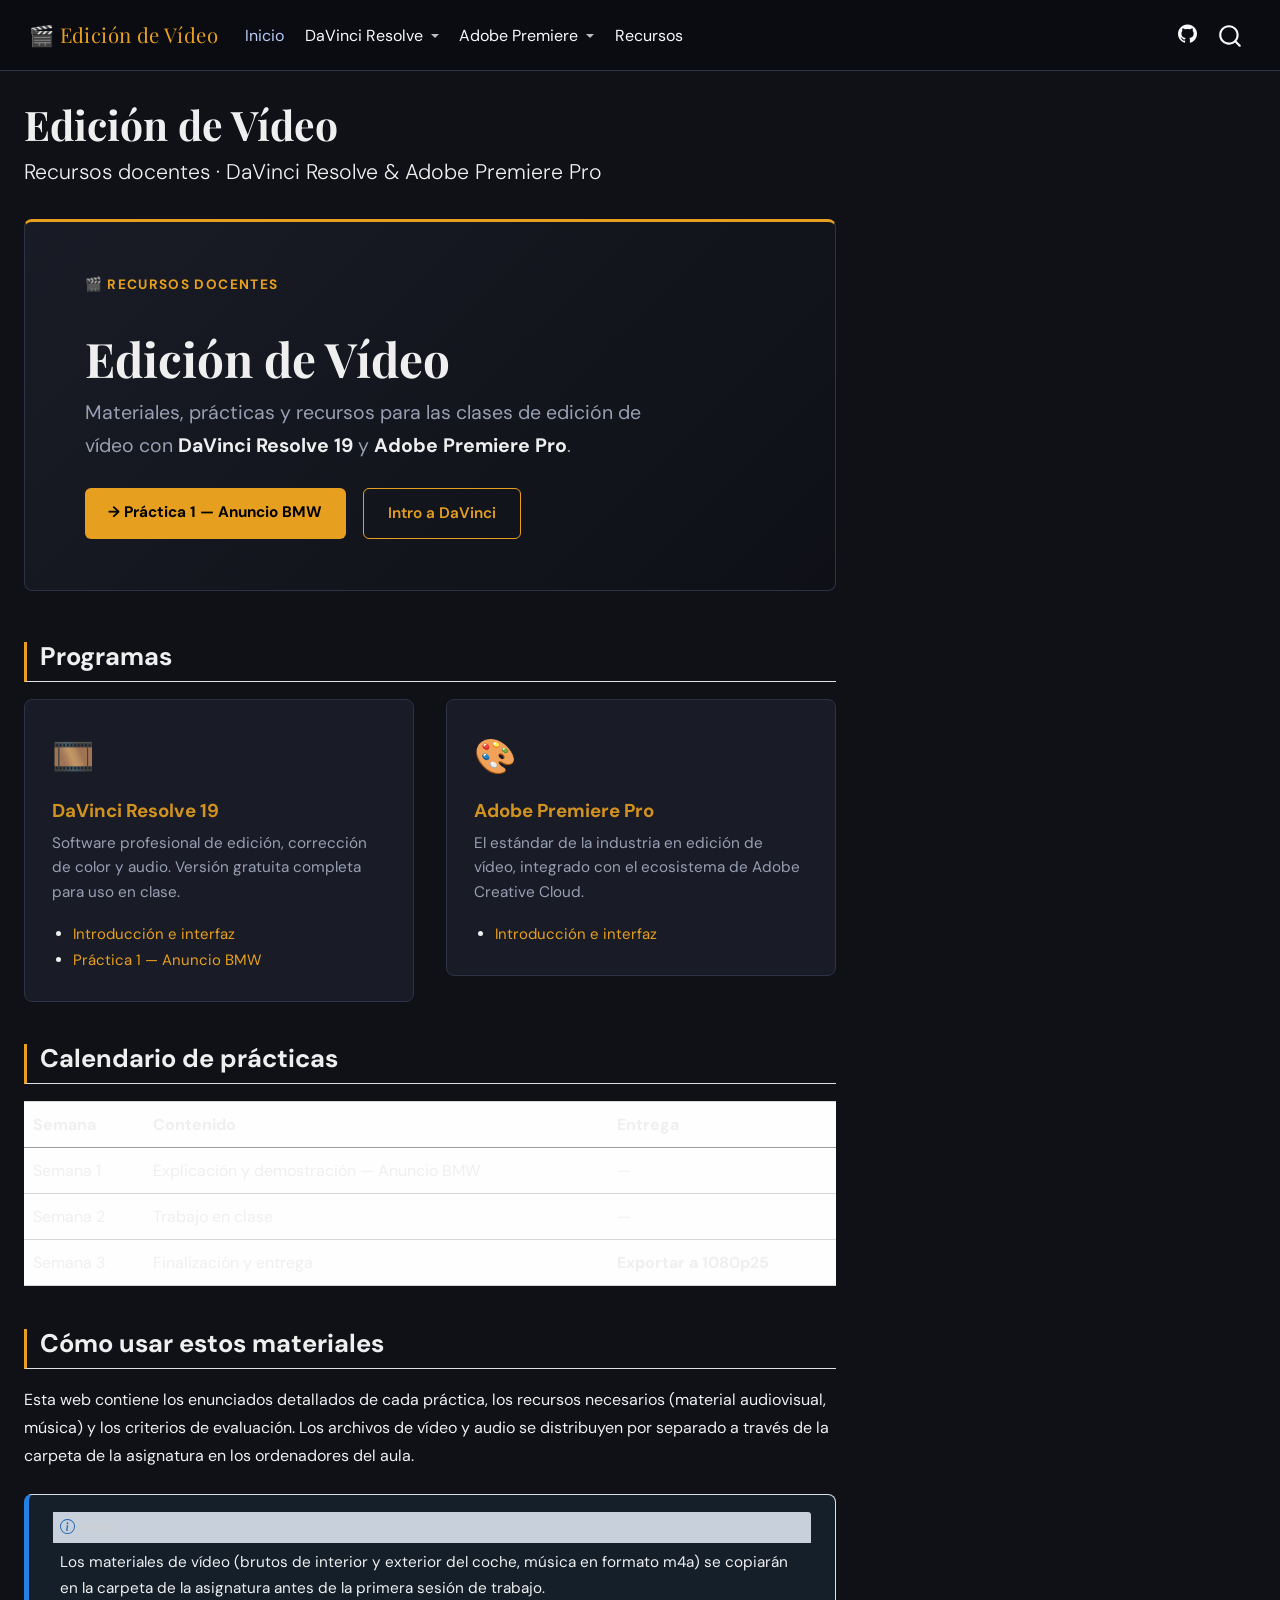
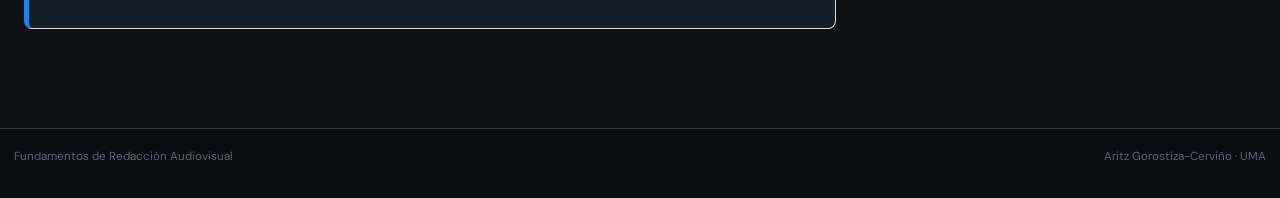
==== index.html @ 451c91e8 "Built site for gh-pages" ====
<!DOCTYPE html>
<html xmlns="http://www.w3.org/1999/xhtml" lang="en" xml:lang="en"><head>

<meta charset="utf-8">
<meta name="generator" content="quarto-1.9.37">

<meta name="viewport" content="width=device-width, initial-scale=1.0, user-scalable=yes">


<title>Edición de Vídeo – Fundamentos de Redacción Audiovisual</title>
<style>
/* Default styles provided by pandoc.
** See https://pandoc.org/MANUAL.html#variables-for-html for config info.
*/
code{white-space: pre-wrap;}
span.smallcaps{font-variant: small-caps;}
div.columns{display: flex; gap: min(4vw, 1.5em);}
div.column{flex: auto; overflow-x: auto;}
div.hanging-indent{margin-left: 1.5em; text-indent: -1.5em;}
ul.task-list{list-style: none;}
ul.task-list li input[type="checkbox"] {
  width: 0.8em;
  margin: 0 0.8em 0.2em -1em; /* quarto-specific, see https://github.com/quarto-dev/quarto-cli/issues/4556 */ 
  vertical-align: middle;
}
</style>


<script src="site_libs/quarto-nav/quarto-nav.js"></script>
<script src="site_libs/quarto-nav/headroom.min.js"></script>
<script src="site_libs/clipboard/clipboard.min.js"></script>
<script src="site_libs/quarto-search/autocomplete.umd.js"></script>
<script src="site_libs/quarto-search/fuse.min.js"></script>
<script src="site_libs/quarto-search/quarto-search.js"></script>
<meta name="quarto:offset" content="./">
<script src="site_libs/quarto-html/quarto.js" type="module"></script>
<script src="site_libs/quarto-html/tabsets/tabsets.js" type="module"></script>
<script src="site_libs/quarto-html/popper.min.js"></script>
<script src="site_libs/quarto-html/tippy.umd.min.js"></script>
<script src="site_libs/quarto-html/anchor.min.js"></script>
<link href="site_libs/quarto-html/tippy.css" rel="stylesheet">
<link href="site_libs/quarto-html/quarto-syntax-highlighting-acf12a64177840b8d86f2d4f01b2e9fb.css" rel="stylesheet" id="quarto-text-highlighting-styles">
<script src="site_libs/bootstrap/bootstrap.min.js"></script>
<link href="site_libs/bootstrap/bootstrap-icons.css" rel="stylesheet">
<link href="site_libs/bootstrap/bootstrap-eed53793bd45a53be0f98e18c12b3672.min.css" rel="stylesheet" append-hash="true" id="quarto-bootstrap" data-mode="light">
<script id="quarto-search-options" type="application/json">{
  "location": "navbar",
  "copy-button": false,
  "collapse-after": 3,
  "panel-placement": "end",
  "type": "overlay",
  "limit": 50,
  "keyboard-shortcut": [
    "f",
    "/",
    "s"
  ],
  "show-item-context": false,
  "language": {
    "search-no-results-text": "No results",
    "search-matching-documents-text": "matching documents",
    "search-copy-link-title": "Copy link to search",
    "search-hide-matches-text": "Hide additional matches",
    "search-more-match-text": "more match in this document",
    "search-more-matches-text": "more matches in this document",
    "search-clear-button-title": "Clear",
    "search-text-placeholder": "",
    "search-detached-cancel-button-title": "Cancel",
    "search-submit-button-title": "Submit",
    "search-label": "Search"
  }
}</script>
<style>html{ scroll-behavior: smooth; }</style>


<link rel="stylesheet" href="styles.css">
</head>

<body class="nav-fixed quarto-light">

<div id="quarto-search-results"></div>
  <header id="quarto-header" class="headroom fixed-top">
    <nav class="navbar navbar-expand-lg " data-bs-theme="dark">
      <div class="navbar-container container-fluid">
      <div class="navbar-brand-container mx-auto">
    <a class="navbar-brand" href="./index.html">
    <span class="navbar-title">🎬 Edición de Vídeo</span>
    </a>
  </div>
            <div id="quarto-search" class="" title="Search"></div>
          <button class="navbar-toggler" type="button" data-bs-toggle="collapse" data-bs-target="#navbarCollapse" aria-controls="navbarCollapse" role="menu" aria-expanded="false" aria-label="Toggle navigation" onclick="if (window.quartoToggleHeadroom) { window.quartoToggleHeadroom(); }">
  <span class="navbar-toggler-icon"></span>
</button>
          <div class="collapse navbar-collapse" id="navbarCollapse">
            <ul class="navbar-nav navbar-nav-scroll me-auto">
  <li class="nav-item">
    <a class="nav-link active" href="./index.html" aria-current="page"> 
<span class="menu-text">Inicio</span></a>
  </li>  
  <li class="nav-item dropdown ">
    <a class="nav-link dropdown-toggle" href="#" id="nav-menu-davinci-resolve" role="link" data-bs-toggle="dropdown" aria-expanded="false">
 <span class="menu-text">DaVinci Resolve</span>
    </a>
    <ul class="dropdown-menu" aria-labelledby="nav-menu-davinci-resolve">    
        <li>
    <a class="dropdown-item" href="./davinci/intro.html">
 <span class="dropdown-text">Introducción e interfaz</span></a>
  </li>  
        <li>
    <a class="dropdown-item" href="./davinci/practica1.qmd">
 <span class="dropdown-text">Práctica 1 — Anuncio BMW</span></a>
  </li>  
    </ul>
  </li>
  <li class="nav-item dropdown ">
    <a class="nav-link dropdown-toggle" href="#" id="nav-menu-adobe-premiere" role="link" data-bs-toggle="dropdown" aria-expanded="false">
 <span class="menu-text">Adobe Premiere</span>
    </a>
    <ul class="dropdown-menu" aria-labelledby="nav-menu-adobe-premiere">    
        <li>
    <a class="dropdown-item" href="./premiere/intro.qmd">
 <span class="dropdown-text">Introducción e interfaz</span></a>
  </li>  
    </ul>
  </li>
  <li class="nav-item">
    <a class="nav-link" href="./recursos.html"> 
<span class="menu-text">Recursos</span></a>
  </li>  
</ul>
            <ul class="navbar-nav navbar-nav-scroll ms-auto">
  <li class="nav-item compact">
    <a class="nav-link" href="https://github.com/AritzUMA/Fundamentos_Redaccion"> <i class="bi bi-github" role="img" aria-label="GitHub">
</i> 
<span class="menu-text"></span></a>
  </li>  
</ul>
          </div> <!-- /navcollapse -->
            <div class="quarto-navbar-tools">
</div>
      </div> <!-- /container-fluid -->
    </nav>
</header>
<!-- content -->
<div id="quarto-content" class="quarto-container page-columns page-rows-contents page-layout-full page-navbar">
<!-- sidebar -->
<!-- margin-sidebar -->
    
<!-- main -->
<main class="content column-page" id="quarto-document-content">

<header id="title-block-header" class="quarto-title-block default">
<div class="quarto-title">
<h1 class="title">Edición de Vídeo</h1>
<p class="subtitle lead">Recursos docentes · DaVinci Resolve &amp; Adobe Premiere Pro</p>
</div>



<div class="quarto-title-meta column-page">

    
  
    
  </div>
  


</header>


<div style="background: linear-gradient(135deg, #1a1d27 0%, #0f1117 100%); border: 1px solid #2e3347; border-top: 3px solid #e8a020; border-radius: 8px; padding: 3rem 3.5rem; margin-bottom: 3rem;">
  <p style="color: #e8a020; font-size: 0.8rem; font-weight: 700; letter-spacing: 0.1em; text-transform: uppercase; margin-bottom: 0.8rem;">🎬 RECURSOS DOCENTES</p>
  <h1 style="font-family: 'Playfair Display', serif; font-size: 2.8rem; color: #f0f0f0; margin-bottom: 0.6rem; line-height: 1.15;">Edición de Vídeo</h1>
  <p style="font-size: 1.15rem; color: #9aa0b4; max-width: 600px; line-height: 1.7; margin-bottom: 1.5rem;">
    Materiales, prácticas y recursos para las clases de edición de vídeo con 
    <strong style="color:#f0f0f0;">DaVinci Resolve 19</strong> y 
    <strong style="color:#f0f0f0;">Adobe Premiere Pro</strong>.
  </p>
  <div style="display: flex; gap: 1rem; flex-wrap: wrap;">
    <a href="davinci/practica1.html" style="background: #e8a020; color: #000; font-weight: 700; padding: 0.65rem 1.4rem; border-radius: 6px; text-decoration: none; font-size: 0.9rem;">→ Práctica 1 — Anuncio BMW</a>
    <a href="davinci/intro.html" style="background: transparent; color: #e8a020; border: 1px solid #e8a020; font-weight: 600; padding: 0.65rem 1.4rem; border-radius: 6px; text-decoration: none; font-size: 0.9rem;">Intro a DaVinci</a>
  </div>
</div>
<section id="programas" class="level2">
<h2 class="anchored" data-anchor-id="programas">Programas</h2>
<div class="columns">
<div class="column" style="width:48%;">
<div style="background:#1a1d27; border:1px solid #2e3347; border-radius:8px; padding:1.6rem; height:100%;">
  <div style="font-size:2rem; margin-bottom:0.8rem;">🎞️</div>
  <h3 style="color:#e8a020; margin:0 0 0.5rem 0; font-size:1.1rem;" class="anchored">DaVinci Resolve 19</h3>
  <p style="color:#9aa0b4; font-size:0.9rem; margin-bottom:1rem; line-height:1.6;">Software profesional de edición, corrección de color y audio. Versión gratuita completa para uso en clase.</p>
  <ul style="color:#f0f0f0; font-size:0.88rem; padding-left:1.2rem; margin:0;">
    <li><a href="davinci/intro.html">Introducción e interfaz</a></li>
    <li><a href="davinci/practica1.html">Práctica 1 — Anuncio BMW</a></li>
  </ul>
</div>
</div><div class="column" style="width:4%;">

</div><div class="column" style="width:48%;">
<div style="background:#1a1d27; border:1px solid #2e3347; border-radius:8px; padding:1.6rem; height:100%;">
  <div style="font-size:2rem; margin-bottom:0.8rem;">🎨</div>
  <h3 style="color:#e8a020; margin:0 0 0.5rem 0; font-size:1.1rem;" class="anchored">Adobe Premiere Pro</h3>
  <p style="color:#9aa0b4; font-size:0.9rem; margin-bottom:1rem; line-height:1.6;">El estándar de la industria en edición de vídeo, integrado con el ecosistema de Adobe Creative Cloud.</p>
  <ul style="color:#f0f0f0; font-size:0.88rem; padding-left:1.2rem; margin:0;">
    <li><a href="premiere/intro.html">Introducción e interfaz</a></li>
  </ul>
</div>
</div>
</div>
</section>
<section id="calendario-de-prácticas" class="level2">
<h2 class="anchored" data-anchor-id="calendario-de-prácticas">Calendario de prácticas</h2>
<table class="caption-top table">
<thead>
<tr class="header">
<th>Semana</th>
<th>Contenido</th>
<th>Entrega</th>
</tr>
</thead>
<tbody>
<tr class="odd">
<td>Semana 1</td>
<td>Explicación y demostración — Anuncio BMW</td>
<td>—</td>
</tr>
<tr class="even">
<td>Semana 2</td>
<td>Trabajo en clase</td>
<td>—</td>
</tr>
<tr class="odd">
<td>Semana 3</td>
<td>Finalización y entrega</td>
<td><strong>Exportar a 1080p25</strong></td>
</tr>
</tbody>
</table>
</section>
<section id="cómo-usar-estos-materiales" class="level2">
<h2 class="anchored" data-anchor-id="cómo-usar-estos-materiales">Cómo usar estos materiales</h2>
<p>Esta web contiene los enunciados detallados de cada práctica, los recursos necesarios (material audiovisual, música) y los criterios de evaluación. Los archivos de vídeo y audio se distribuyen por separado a través de la carpeta de la asignatura en los ordenadores del aula.</p>
<div class="callout callout-style-default callout-note callout-titled">
<div class="callout-header d-flex align-content-center">
<div class="callout-icon-container">
<i class="callout-icon"></i>
</div>
<div class="callout-title-container flex-fill">
Note
</div>
</div>
<div class="callout-body-container callout-body">
<p>Los materiales de vídeo (brutos de interior y exterior del coche, música en formato m4a) se copiarán en la carpeta de la asignatura antes de la primera sesión de trabajo.</p>
</div>
</div>


</section>

</main> <!-- /main -->
<script id="quarto-html-after-body" type="application/javascript">
  window.document.addEventListener("DOMContentLoaded", function (event) {
    const icon = "";
    const anchorJS = new window.AnchorJS();
    anchorJS.options = {
      placement: 'right',
      icon: icon
    };
    anchorJS.add('.anchored');
    const isCodeAnnotation = (el) => {
      for (const clz of el.classList) {
        if (clz.startsWith('code-annotation-')) {                     
          return true;
        }
      }
      return false;
    }
    const onCopySuccess = function(e) {
      // button target
      const button = e.trigger;
      // don't keep focus
      button.blur();
      // flash "checked"
      button.classList.add('code-copy-button-checked');
      var currentTitle = button.getAttribute("title");
      button.setAttribute("title", "Copied!");
      let tooltip;
      if (window.bootstrap) {
        button.setAttribute("data-bs-toggle", "tooltip");
        button.setAttribute("data-bs-placement", "left");
        button.setAttribute("data-bs-title", "Copied!");
        tooltip = new bootstrap.Tooltip(button, 
          { trigger: "manual", 
            customClass: "code-copy-button-tooltip",
            offset: [0, -8]});
        tooltip.show();    
      }
      setTimeout(function() {
        if (tooltip) {
          tooltip.hide();
          button.removeAttribute("data-bs-title");
          button.removeAttribute("data-bs-toggle");
          button.removeAttribute("data-bs-placement");
        }
        button.setAttribute("title", currentTitle);
        button.classList.remove('code-copy-button-checked');
      }, 1000);
      // clear code selection
      e.clearSelection();
    }
    const getTextToCopy = function(trigger) {
      const outerScaffold = trigger.parentElement.cloneNode(true);
      const codeEl = outerScaffold.querySelector('code');
      for (const childEl of codeEl.children) {
        if (isCodeAnnotation(childEl)) {
          childEl.remove();
        }
      }
      return codeEl.innerText;
    }
    const clipboard = new window.ClipboardJS('.code-copy-button:not([data-in-quarto-modal])', {
      text: getTextToCopy
    });
    clipboard.on('success', onCopySuccess);
    if (window.document.getElementById('quarto-embedded-source-code-modal')) {
      const clipboardModal = new window.ClipboardJS('.code-copy-button[data-in-quarto-modal]', {
        text: getTextToCopy,
        container: window.document.getElementById('quarto-embedded-source-code-modal')
      });
      clipboardModal.on('success', onCopySuccess);
    }
      var localhostRegex = new RegExp(/^(?:http|https):\/\/localhost\:?[0-9]*\//);
      var mailtoRegex = new RegExp(/^mailto:/);
        var filterRegex = new RegExp("https:\/\/AritzUMA\.github\.io\/Fundamentos_Redaccion\/");
      var isInternal = (href) => {
          return filterRegex.test(href) || localhostRegex.test(href) || mailtoRegex.test(href);
      }
      // Inspect non-navigation links and adorn them if external
     var links = window.document.querySelectorAll('a[href]:not(.nav-link):not(.navbar-brand):not(.toc-action):not(.sidebar-link):not(.sidebar-item-toggle):not(.pagination-link):not(.no-external):not([aria-hidden]):not(.dropdown-item):not(.quarto-navigation-tool):not(.about-link)');
      for (var i=0; i<links.length; i++) {
        const link = links[i];
        if (!isInternal(link.href)) {
          // undo the damage that might have been done by quarto-nav.js in the case of
          // links that we want to consider external
          if (link.dataset.originalHref !== undefined) {
            link.href = link.dataset.originalHref;
          }
            // target, if specified
            link.setAttribute("target", "_blank");
            if (link.getAttribute("rel") === null) {
              link.setAttribute("rel", "noopener");
            }
        }
      }
    function tippyHover(el, contentFn, onTriggerFn, onUntriggerFn) {
      const config = {
        allowHTML: true,
        maxWidth: 500,
        delay: 100,
        arrow: false,
        appendTo: function(el) {
            return el.parentElement;
        },
        interactive: true,
        interactiveBorder: 10,
        theme: 'quarto',
        placement: 'bottom-start',
      };
      if (contentFn) {
        config.content = contentFn;
      }
      if (onTriggerFn) {
        config.onTrigger = onTriggerFn;
      }
      if (onUntriggerFn) {
        config.onUntrigger = onUntriggerFn;
      }
      window.tippy(el, config); 
    }
    const noterefs = window.document.querySelectorAll('a[role="doc-noteref"]');
    for (var i=0; i<noterefs.length; i++) {
      const ref = noterefs[i];
      tippyHover(ref, function() {
        // use id or data attribute instead here
        let href = ref.getAttribute('data-footnote-href') || ref.getAttribute('href');
        try { href = new URL(href).hash; } catch {}
        const id = href.replace(/^#\/?/, "");
        const note = window.document.getElementById(id);
        if (note) {
          return note.innerHTML;
        } else {
          return "";
        }
      });
    }
    const xrefs = window.document.querySelectorAll('a.quarto-xref');
    const processXRef = (id, note) => {
      // Strip column container classes
      const stripColumnClz = (el) => {
        el.classList.remove("page-full", "page-columns");
        if (el.children) {
          for (const child of el.children) {
            stripColumnClz(child);
          }
        }
      }
      stripColumnClz(note)
      if (id === null || id.startsWith('sec-')) {
        // Special case sections, only their first couple elements
        const container = document.createElement("div");
        if (note.children && note.children.length > 2) {
          container.appendChild(note.children[0].cloneNode(true));
          for (let i = 1; i < note.children.length; i++) {
            const child = note.children[i];
            if (child.tagName === "P" && child.innerText === "") {
              continue;
            } else {
              container.appendChild(child.cloneNode(true));
              break;
            }
          }
          if (window.Quarto?.typesetMath) {
            window.Quarto.typesetMath(container);
          }
          return container.innerHTML
        } else {
          if (window.Quarto?.typesetMath) {
            window.Quarto.typesetMath(note);
          }
          return note.innerHTML;
        }
      } else {
        // Remove any anchor links if they are present
        const anchorLink = note.querySelector('a.anchorjs-link');
        if (anchorLink) {
          anchorLink.remove();
        }
        if (window.Quarto?.typesetMath) {
          window.Quarto.typesetMath(note);
        }
        if (note.classList.contains("callout")) {
          return note.outerHTML;
        } else {
          return note.innerHTML;
        }
      }
    }
    for (var i=0; i<xrefs.length; i++) {
      const xref = xrefs[i];
      tippyHover(xref, undefined, function(instance) {
        instance.disable();
        let url = xref.getAttribute('href');
        let hash = undefined; 
        if (url.startsWith('#')) {
          hash = url;
        } else {
          try { hash = new URL(url).hash; } catch {}
        }
        if (hash) {
          const id = hash.replace(/^#\/?/, "");
          const note = window.document.getElementById(id);
          if (note !== null) {
            try {
              const html = processXRef(id, note.cloneNode(true));
              instance.setContent(html);
            } finally {
              instance.enable();
              instance.show();
            }
          } else {
            // See if we can fetch this
            fetch(url.split('#')[0])
            .then(res => res.text())
            .then(html => {
              const parser = new DOMParser();
              const htmlDoc = parser.parseFromString(html, "text/html");
              const note = htmlDoc.getElementById(id);
              if (note !== null) {
                const html = processXRef(id, note);
                instance.setContent(html);
              } 
            }).finally(() => {
              instance.enable();
              instance.show();
            });
          }
        } else {
          // See if we can fetch a full url (with no hash to target)
          // This is a special case and we should probably do some content thinning / targeting
          fetch(url)
          .then(res => res.text())
          .then(html => {
            const parser = new DOMParser();
            const htmlDoc = parser.parseFromString(html, "text/html");
            const note = htmlDoc.querySelector('main.content');
            if (note !== null) {
              // This should only happen for chapter cross references
              // (since there is no id in the URL)
              // remove the first header
              if (note.children.length > 0 && note.children[0].tagName === "HEADER") {
                note.children[0].remove();
              }
              const html = processXRef(null, note);
              instance.setContent(html);
            } 
          }).finally(() => {
            instance.enable();
            instance.show();
          });
        }
      }, function(instance) {
      });
    }
        let selectedAnnoteEl;
        const selectorForAnnotation = ( cell, annotation) => {
          let cellAttr = 'data-code-cell="' + cell + '"';
          let lineAttr = 'data-code-annotation="' +  annotation + '"';
          const selector = 'span[' + cellAttr + '][' + lineAttr + ']';
          return selector;
        }
        const selectCodeLines = (annoteEl) => {
          const doc = window.document;
          const targetCell = annoteEl.getAttribute("data-target-cell");
          const targetAnnotation = annoteEl.getAttribute("data-target-annotation");
          const annoteSpan = window.document.querySelector(selectorForAnnotation(targetCell, targetAnnotation));
          const lines = annoteSpan.getAttribute("data-code-lines").split(",");
          const lineIds = lines.map((line) => {
            return targetCell + "-" + line;
          })
          let top = null;
          let height = null;
          let parent = null;
          if (lineIds.length > 0) {
              //compute the position of the single el (top and bottom and make a div)
              const el = window.document.getElementById(lineIds[0]);
              top = el.offsetTop;
              height = el.offsetHeight;
              parent = el.parentElement.parentElement;
            if (lineIds.length > 1) {
              const lastEl = window.document.getElementById(lineIds[lineIds.length - 1]);
              const bottom = lastEl.offsetTop + lastEl.offsetHeight;
              height = bottom - top;
            }
            if (top !== null && height !== null && parent !== null) {
              // cook up a div (if necessary) and position it 
              let div = window.document.getElementById("code-annotation-line-highlight");
              if (div === null) {
                div = window.document.createElement("div");
                div.setAttribute("id", "code-annotation-line-highlight");
                div.style.position = 'absolute';
                parent.appendChild(div);
              }
              div.style.top = top - 2 + "px";
              div.style.height = height + 4 + "px";
              div.style.left = 0;
              let gutterDiv = window.document.getElementById("code-annotation-line-highlight-gutter");
              if (gutterDiv === null) {
                gutterDiv = window.document.createElement("div");
                gutterDiv.setAttribute("id", "code-annotation-line-highlight-gutter");
                gutterDiv.style.position = 'absolute';
                const codeCell = window.document.getElementById(targetCell);
                const gutter = codeCell.querySelector('.code-annotation-gutter');
                gutter.appendChild(gutterDiv);
              }
              gutterDiv.style.top = top - 2 + "px";
              gutterDiv.style.height = height + 4 + "px";
            }
            selectedAnnoteEl = annoteEl;
          }
        };
        const unselectCodeLines = () => {
          const elementsIds = ["code-annotation-line-highlight", "code-annotation-line-highlight-gutter"];
          elementsIds.forEach((elId) => {
            const div = window.document.getElementById(elId);
            if (div) {
              div.remove();
            }
          });
          selectedAnnoteEl = undefined;
        };
          // Handle positioning of the toggle
      window.addEventListener(
        "resize",
        throttle(() => {
          elRect = undefined;
          if (selectedAnnoteEl) {
            selectCodeLines(selectedAnnoteEl);
          }
        }, 10)
      );
      function throttle(fn, ms) {
      let throttle = false;
      let timer;
        return (...args) => {
          if(!throttle) { // first call gets through
              fn.apply(this, args);
              throttle = true;
          } else { // all the others get throttled
              if(timer) clearTimeout(timer); // cancel #2
              timer = setTimeout(() => {
                fn.apply(this, args);
                timer = throttle = false;
              }, ms);
          }
        };
      }
        // Attach click handler to the DT
        const annoteDls = window.document.querySelectorAll('dt[data-target-cell]');
        for (const annoteDlNode of annoteDls) {
          annoteDlNode.addEventListener('click', (event) => {
            const clickedEl = event.target;
            if (clickedEl !== selectedAnnoteEl) {
              unselectCodeLines();
              const activeEl = window.document.querySelector('dt[data-target-cell].code-annotation-active');
              if (activeEl) {
                activeEl.classList.remove('code-annotation-active');
              }
              selectCodeLines(clickedEl);
              clickedEl.classList.add('code-annotation-active');
            } else {
              // Unselect the line
              unselectCodeLines();
              clickedEl.classList.remove('code-annotation-active');
            }
          });
        }
    const findCites = (el) => {
      const parentEl = el.parentElement;
      if (parentEl) {
        const cites = parentEl.dataset.cites;
        if (cites) {
          return {
            el,
            cites: cites.split(' ')
          };
        } else {
          return findCites(el.parentElement)
        }
      } else {
        return undefined;
      }
    };
    var bibliorefs = window.document.querySelectorAll('a[role="doc-biblioref"]');
    for (var i=0; i<bibliorefs.length; i++) {
      const ref = bibliorefs[i];
      const citeInfo = findCites(ref);
      if (citeInfo) {
        tippyHover(citeInfo.el, function() {
          var popup = window.document.createElement('div');
          citeInfo.cites.forEach(function(cite) {
            var citeDiv = window.document.createElement('div');
            citeDiv.classList.add('hanging-indent');
            citeDiv.classList.add('csl-entry');
            var biblioDiv = window.document.getElementById('ref-' + cite);
            if (biblioDiv) {
              citeDiv.innerHTML = biblioDiv.innerHTML;
            }
            popup.appendChild(citeDiv);
          });
          return popup.innerHTML;
        });
      }
    }
  });
  </script>
</div> <!-- /content -->
<footer class="footer">
  <div class="nav-footer">
    <div class="nav-footer-left">
<p>Fundamentos de Redacción Audiovisual</p>
</div>   
    <div class="nav-footer-center">
      &nbsp;
    </div>
    <div class="nav-footer-right">
<p>Aritz Gorostiza-Cerviño · UMA</p>
</div>
  </div>
</footer>




<script src="site_libs/quarto-html/zenscroll-min.js"></script>
</body></html>
---- site_libs/quarto-html/tippy.css ----
.tippy-box[data-animation=fade][data-state=hidden]{opacity:0}[data-tippy-root]{max-width:calc(100vw - 10px)}.tippy-box{position:relative;background-color:#333;color:#fff;border-radius:4px;font-size:14px;line-height:1.4;white-space:normal;outline:0;transition-property:transform,visibility,opacity}.tippy-box[data-placement^=top]>.tippy-arrow{bottom:0}.tippy-box[data-placement^=top]>.tippy-arrow:before{bottom:-7px;left:0;border-width:8px 8px 0;border-top-color:initial;transform-origin:center top}.tippy-box[data-placement^=bottom]>.tippy-arrow{top:0}.tippy-box[data-placement^=bottom]>.tippy-arrow:before{top:-7px;left:0;border-width:0 8px 8px;border-bottom-color:initial;transform-origin:center bottom}.tippy-box[data-placement^=left]>.tippy-arrow{right:0}.tippy-box[data-placement^=left]>.tippy-arrow:before{border-width:8px 0 8px 8px;border-left-color:initial;right:-7px;transform-origin:center left}.tippy-box[data-placement^=right]>.tippy-arrow{left:0}.tippy-box[data-placement^=right]>.tippy-arrow:before{left:-7px;border-width:8px 8px 8px 0;border-right-color:initial;transform-origin:center right}.tippy-box[data-inertia][data-state=visible]{transition-timing-function:cubic-bezier(.54,1.5,.38,1.11)}.tippy-arrow{width:16px;height:16px;color:#333}.tippy-arrow:before{content:"";position:absolute;border-color:transparent;border-style:solid}.tippy-content{position:relative;padding:5px 9px;z-index:1}
---- site_libs/quarto-html/quarto-syntax-highlighting-acf12a64177840b8d86f2d4f01b2e9fb.css ----
/* quarto syntax highlight colors */
:root {
  --quarto-hl-al-color: #ff5555;
  --quarto-hl-an-color: #6a737d;
  --quarto-hl-at-color: #d73a49;
  --quarto-hl-bn-color: #005cc5;
  --quarto-hl-bu-color: #d73a49;
  --quarto-hl-ch-color: #032f62;
  --quarto-hl-co-color: #6a737d;
  --quarto-hl-cv-color: #6a737d;
  --quarto-hl-cn-color: #005cc5;
  --quarto-hl-cf-color: #d73a49;
  --quarto-hl-dt-color: #d73a49;
  --quarto-hl-dv-color: #005cc5;
  --quarto-hl-do-color: #6a737d;
  --quarto-hl-er-color: #ff5555;
  --quarto-hl-ex-color: #d73a49;
  --quarto-hl-fl-color: #005cc5;
  --quarto-hl-fu-color: #6f42c1;
  --quarto-hl-im-color: #032f62;
  --quarto-hl-in-color: #6a737d;
  --quarto-hl-kw-color: #d73a49;
  --quarto-hl-op-color: #24292e;
  --quarto-hl-pp-color: #d73a49;
  --quarto-hl-re-color: #6a737d;
  --quarto-hl-sc-color: #005cc5;
  --quarto-hl-ss-color: #032f62;
  --quarto-hl-st-color: #032f62;
  --quarto-hl-va-color: #e36209;
  --quarto-hl-vs-color: #032f62;
  --quarto-hl-wa-color: #ff5555;
}

/* other quarto variables */
:root {
  --quarto-font-monospace: SFMono-Regular, Menlo, Monaco, Consolas, "Liberation Mono", "Courier New", monospace;
}

/* syntax highlight based on Pandoc's rules */
pre > code.sourceCode > span {
  color: #24292e;
}

code.sourceCode > span {
  color: #24292e;
}

div.sourceCode,
div.sourceCode pre.sourceCode {
  color: #24292e;
}

/* Normal */
code span {
  color: #24292e;
}

/* Alert */
code span.al {
  font-weight: bold;
  color: #ff5555;
}

/* Annotation */
code span.an {
  color: #6a737d;
}

/* Attribute */
code span.at {
  color: #d73a49;
}

/* BaseN */
code span.bn {
  color: #005cc5;
}

/* BuiltIn */
code span.bu {
  color: #d73a49;
}

/* ControlFlow */
code span.cf {
  color: #d73a49;
}

/* Char */
code span.ch {
  color: #032f62;
}

/* Constant */
code span.cn {
  color: #005cc5;
}

/* Comment */
code span.co {
  color: #6a737d;
}

/* CommentVar */
code span.cv {
  color: #6a737d;
}

/* Documentation */
code span.do {
  color: #6a737d;
}

/* DataType */
code span.dt {
  color: #d73a49;
}

/* DecVal */
code span.dv {
  color: #005cc5;
}

/* Error */
code span.er {
  color: #ff5555;
  text-decoration: underline;
}

/* Extension */
code span.ex {
  font-weight: bold;
  color: #d73a49;
}

/* Float */
code span.fl {
  color: #005cc5;
}

/* Function */
code span.fu {
  color: #6f42c1;
}

/* Import */
code span.im {
  color: #032f62;
}

/* Information */
code span.in {
  color: #6a737d;
}

/* Keyword */
code span.kw {
  color: #d73a49;
}

/* Operator */
code span.op {
  color: #24292e;
}

/* Preprocessor */
code span.pp {
  color: #d73a49;
}

/* RegionMarker */
code span.re {
  color: #6a737d;
}

/* SpecialChar */
code span.sc {
  color: #005cc5;
}

/* SpecialString */
code span.ss {
  color: #032f62;
}

/* String */
code span.st {
  color: #032f62;
}

/* Variable */
code span.va {
  color: #e36209;
}

/* VerbatimString */
code span.vs {
  color: #032f62;
}

/* Warning */
code span.wa {
  color: #ff5555;
}

.prevent-inlining {
  content: "</";
}

/*# sourceMappingURL=e41d78b1f7017e44483b7fefd7a010af.css.map */
---- styles.css ----
/* ============================================================
   EDICIÓN DE VÍDEO — Estilos
   Dark editorial, professional media production feel
   ============================================================ */

@import url('https://fonts.googleapis.com/css2?family=DM+Sans:wght@300;400;500;700&family=DM+Mono:wght@400;500&family=Playfair+Display:wght@700&display=swap');

:root {
  --bg-dark:       #0f1117;
  --bg-panel:      #1a1d27;
  --bg-card:       #222636;
  --accent:        #e8a020;
  --accent-dim:    #a36b10;
  --text-primary:  #f0f0f0;
  --text-secondary:#9aa0b4;
  --text-muted:    #5c6278;
  --border:        #2e3347;
  --success:       #3ecf8e;
  --danger:        #e85d4a;
  --info:          #4fa3e3;

  --font-body:    'DM Sans', sans-serif;
  --font-mono:    'DM Mono', monospace;
  --font-display: 'Playfair Display', serif;

  --radius:    8px;
  --shadow:    0 4px 24px rgba(0,0,0,0.4);
}

/* Base */
body {
  font-family: var(--font-body);
  background-color: var(--bg-dark);
  color: var(--text-primary);
  line-height: 1.75;
  font-size: 16px;
}

/* Navbar */
.navbar {
  background-color: #0a0c12 !important;
  border-bottom: 1px solid var(--border);
  padding: 0.6rem 1.5rem;
}

.navbar-brand {
  font-family: var(--font-display);
  font-size: 1.2rem;
  color: var(--accent) !important;
  letter-spacing: 0.02em;
}

.navbar-dark .navbar-nav .nav-link {
  color: var(--text-secondary) !important;
  font-size: 0.9rem;
  font-weight: 500;
  transition: color 0.2s;
  padding: 0.5rem 0.9rem;
}

.navbar-dark .navbar-nav .nav-link:hover {
  color: var(--accent) !important;
}

/* Headings */
h1, h2, h3, h4 {
  font-family: var(--font-body);
  font-weight: 700;
  color: var(--text-primary);
}

h1 {
  font-family: var(--font-display);
  font-size: 2.4rem;
  line-height: 1.2;
  margin-bottom: 0.5rem;
}

h2 {
  font-size: 1.5rem;
  border-left: 3px solid var(--accent);
  padding-left: 0.75rem;
  margin-top: 2.5rem;
  margin-bottom: 1rem;
}

h3 {
  font-size: 1.15rem;
  color: var(--accent);
  margin-top: 1.8rem;
}

/* Main content area */
#quarto-content {
  background-color: var(--bg-dark);
}

.quarto-container {
  max-width: 860px;
}

/* TOC */
#TOC {
  background-color: var(--bg-panel);
  border: 1px solid var(--border);
  border-radius: var(--radius);
  padding: 1rem 1.2rem;
  font-size: 0.85rem;
}

#TOC a {
  color: var(--text-secondary);
  text-decoration: none;
}

#TOC a:hover {
  color: var(--accent);
}

/* Cards — para pasos de prácticas */
.card-paso {
  background: var(--bg-panel);
  border: 1px solid var(--border);
  border-radius: var(--radius);
  padding: 1.4rem 1.6rem;
  margin-bottom: 1.2rem;
  position: relative;
}

.card-paso .paso-num {
  display: inline-block;
  background: var(--accent);
  color: #000;
  font-weight: 700;
  font-size: 0.75rem;
  padding: 0.2rem 0.6rem;
  border-radius: 4px;
  margin-bottom: 0.6rem;
  letter-spacing: 0.05em;
  text-transform: uppercase;
}

/* Callouts personalizados */
.callout {
  border-radius: var(--radius);
  border: none;
  padding: 1rem 1.4rem;
  margin: 1.4rem 0;
}

.callout-tip {
  background: rgba(62, 207, 142, 0.1);
  border-left: 3px solid var(--success);
}

.callout-warning {
  background: rgba(232, 160, 32, 0.1);
  border-left: 3px solid var(--accent);
}

.callout-note {
  background: rgba(79, 163, 227, 0.1);
  border-left: 3px solid var(--info);
}

.callout-important {
  background: rgba(232, 93, 74, 0.1);
  border-left: 3px solid var(--danger);
}

/* Badges de entrega */
.badge-entrega {
  display: inline-flex;
  align-items: center;
  gap: 0.4rem;
  background: rgba(232, 160, 32, 0.15);
  border: 1px solid var(--accent-dim);
  color: var(--accent);
  font-size: 0.82rem;
  font-weight: 600;
  padding: 0.3rem 0.8rem;
  border-radius: 20px;
  margin-bottom: 1.2rem;
}

/* Hero banner para prácticas */
.practica-hero {
  background: linear-gradient(135deg, var(--bg-panel) 0%, #1e2235 100%);
  border: 1px solid var(--border);
  border-top: 3px solid var(--accent);
  border-radius: var(--radius);
  padding: 2rem 2.4rem;
  margin-bottom: 2.5rem;
}

.practica-hero h1 {
  font-size: 2rem;
  margin-bottom: 0.4rem;
}

.practica-hero .meta {
  color: var(--text-secondary);
  font-size: 0.88rem;
  display: flex;
  gap: 1.5rem;
  flex-wrap: wrap;
  margin-top: 0.8rem;
}

.practica-hero .meta span {
  display: flex;
  align-items: center;
  gap: 0.3rem;
}

/* Tabla de materiales */
.tabla-materiales {
  width: 100%;
  border-collapse: separate;
  border-spacing: 0;
  background: var(--bg-panel);
  border: 1px solid var(--border);
  border-radius: var(--radius);
  overflow: hidden;
  margin: 1.2rem 0;
  font-size: 0.9rem;
}

.tabla-materiales th {
  background: var(--bg-card);
  color: var(--accent);
  font-weight: 600;
  padding: 0.7rem 1rem;
  text-align: left;
  letter-spacing: 0.04em;
  font-size: 0.8rem;
  text-transform: uppercase;
}

.tabla-materiales td {
  padding: 0.65rem 1rem;
  border-top: 1px solid var(--border);
  color: var(--text-primary);
  vertical-align: top;
}

.tabla-materiales tr:hover td {
  background: rgba(255,255,255,0.02);
}

/* Code blocks */
pre, code {
  font-family: var(--font-mono);
  font-size: 0.88rem;
}

pre {
  background: var(--bg-panel) !important;
  border: 1px solid var(--border);
  border-radius: var(--radius);
  padding: 1.1rem 1.3rem;
}

code {
  background: var(--bg-card);
  padding: 0.15em 0.4em;
  border-radius: 4px;
  color: var(--accent);
}

/* Links */
a {
  color: var(--accent);
  text-decoration: none;
  transition: opacity 0.15s;
}

a:hover {
  opacity: 0.75;
  text-decoration: underline;
}

/* Footer */
.nav-footer {
  background: #0a0c12;
  border-top: 1px solid var(--border);
  color: var(--text-muted);
  font-size: 0.83rem;
  padding: 1rem 1.5rem;
}

/* Checklist visual */
.checklist {
  list-style: none;
  padding-left: 0;
  margin: 1rem 0;
}

.checklist li {
  padding: 0.5rem 0.8rem 0.5rem 2.2rem;
  position: relative;
  border-bottom: 1px solid var(--border);
  color: var(--text-primary);
  font-size: 0.95rem;
}

.checklist li:last-child {
  border-bottom: none;
}

.checklist li::before {
  content: "☐";
  position: absolute;
  left: 0.5rem;
  color: var(--accent);
  font-size: 1rem;
}

/* Responsive */
@media (max-width: 768px) {
  h1 { font-size: 1.8rem; }
  .practica-hero { padding: 1.4rem; }
}
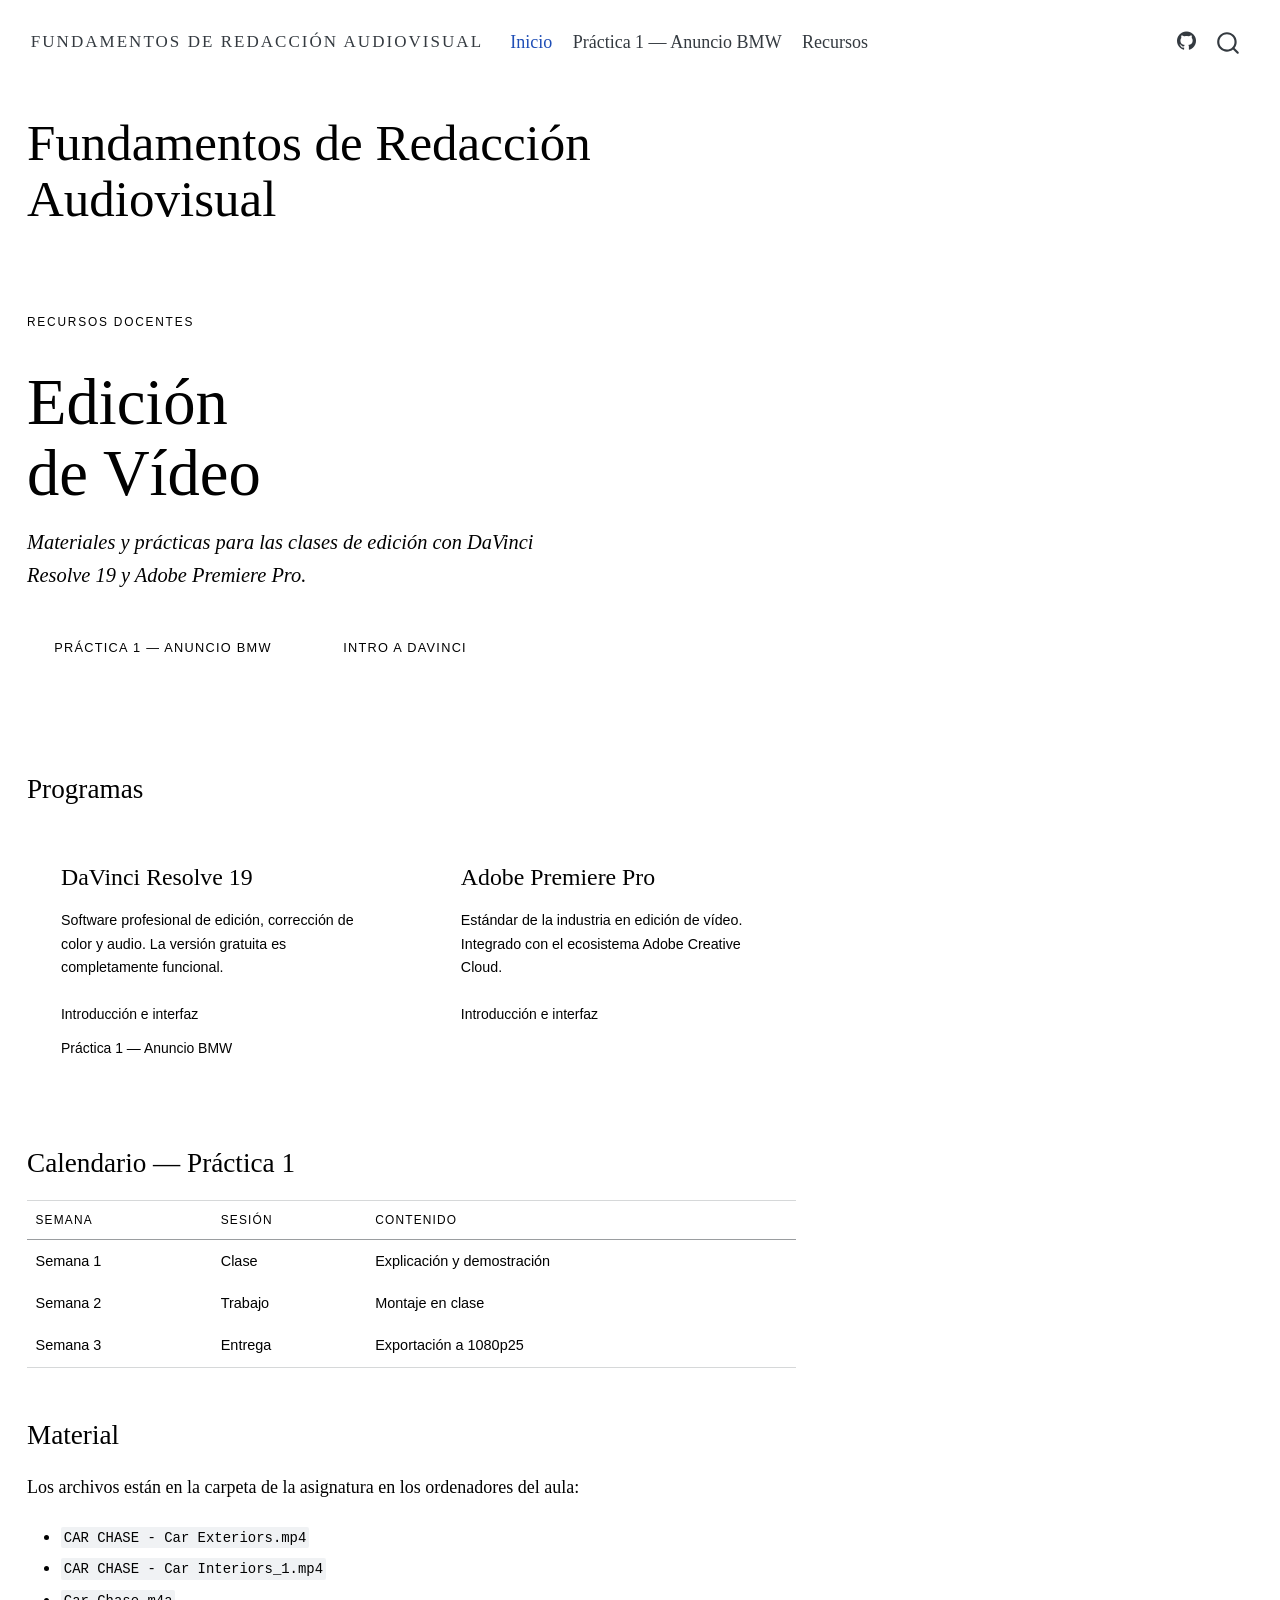
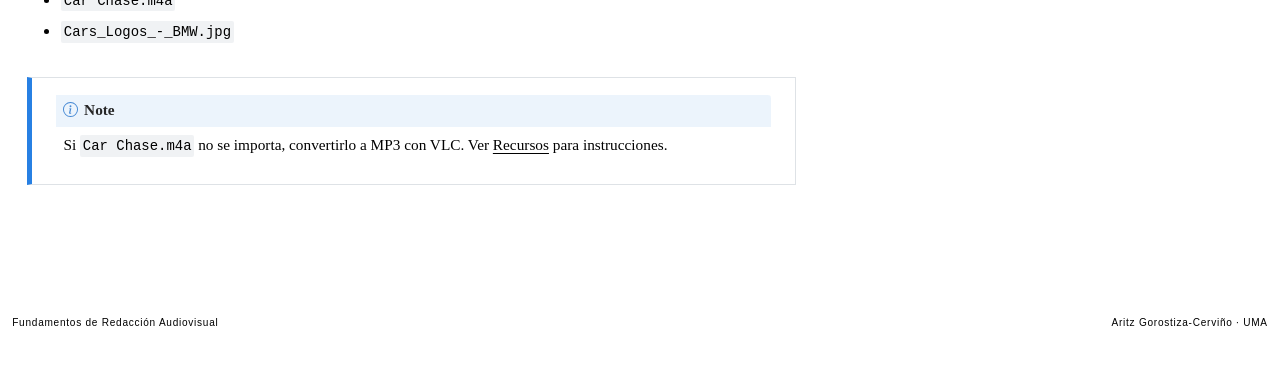
==== commit f57fa868: "Built site for gh-pages" ====
--- a/index.html
+++ b/index.html
@@ -7,7 +7,7 @@
 <meta name="viewport" content="width=device-width, initial-scale=1.0, user-scalable=yes">
 
 
-<title>Edición de Vídeo – Fundamentos de Redacción Audiovisual</title>
+<title>Fundamentos de Redacción Audiovisual</title>
 <style>
 /* Default styles provided by pandoc.
 ** See https://pandoc.org/MANUAL.html#variables-for-html for config info.
@@ -42,7 +42,7 @@
 <link href="site_libs/quarto-html/quarto-syntax-highlighting-acf12a64177840b8d86f2d4f01b2e9fb.css" rel="stylesheet" id="quarto-text-highlighting-styles">
 <script src="site_libs/bootstrap/bootstrap.min.js"></script>
 <link href="site_libs/bootstrap/bootstrap-icons.css" rel="stylesheet">
-<link href="site_libs/bootstrap/bootstrap-eed53793bd45a53be0f98e18c12b3672.min.css" rel="stylesheet" append-hash="true" id="quarto-bootstrap" data-mode="light">
+<link href="site_libs/bootstrap/bootstrap-d74c4786097505fc7cee402af67dd041.min.css" rel="stylesheet" append-hash="true" id="quarto-bootstrap" data-mode="light">
 <script id="quarto-search-options" type="application/json">{
   "location": "navbar",
   "copy-button": false,
@@ -84,7 +84,7 @@
       <div class="navbar-container container-fluid">
       <div class="navbar-brand-container mx-auto">
     <a class="navbar-brand" href="./index.html">
-    <span class="navbar-title">🎬 Edición de Vídeo</span>
+    <span class="navbar-title">Fundamentos de Redacción Audiovisual</span>
     </a>
   </div>
             <div id="quarto-search" class="" title="Search"></div>
@@ -97,32 +97,10 @@
     <a class="nav-link active" href="./index.html" aria-current="page"> 
 <span class="menu-text">Inicio</span></a>
   </li>  
-  <li class="nav-item dropdown ">
-    <a class="nav-link dropdown-toggle" href="#" id="nav-menu-davinci-resolve" role="link" data-bs-toggle="dropdown" aria-expanded="false">
- <span class="menu-text">DaVinci Resolve</span>
-    </a>
-    <ul class="dropdown-menu" aria-labelledby="nav-menu-davinci-resolve">    
-        <li>
-    <a class="dropdown-item" href="./davinci/intro.html">
- <span class="dropdown-text">Introducción e interfaz</span></a>
+  <li class="nav-item">
+    <a class="nav-link" href="./davinci/practica1.html"> 
+<span class="menu-text">Práctica 1 — Anuncio BMW</span></a>
   </li>  
-        <li>
-    <a class="dropdown-item" href="./davinci/practica1.qmd">
- <span class="dropdown-text">Práctica 1 — Anuncio BMW</span></a>
-  </li>  
-    </ul>
-  </li>
-  <li class="nav-item dropdown ">
-    <a class="nav-link dropdown-toggle" href="#" id="nav-menu-adobe-premiere" role="link" data-bs-toggle="dropdown" aria-expanded="false">
- <span class="menu-text">Adobe Premiere</span>
-    </a>
-    <ul class="dropdown-menu" aria-labelledby="nav-menu-adobe-premiere">    
-        <li>
-    <a class="dropdown-item" href="./premiere/intro.qmd">
- <span class="dropdown-text">Introducción e interfaz</span></a>
-  </li>  
-    </ul>
-  </li>
   <li class="nav-item">
     <a class="nav-link" href="./recursos.html"> 
 <span class="menu-text">Recursos</span></a>
@@ -151,8 +129,7 @@
 
 <header id="title-block-header" class="quarto-title-block default">
 <div class="quarto-title">
-<h1 class="title">Edición de Vídeo</h1>
-<p class="subtitle lead">Recursos docentes · DaVinci Resolve &amp; Adobe Premiere Pro</p>
+<h1 class="title">Fundamentos de Redacción Audiovisual</h1>
 </div>
 
 
@@ -169,28 +146,23 @@
 </header>
 
 
-<div style="background: linear-gradient(135deg, #1a1d27 0%, #0f1117 100%); border: 1px solid #2e3347; border-top: 3px solid #e8a020; border-radius: 8px; padding: 3rem 3.5rem; margin-bottom: 3rem;">
-  <p style="color: #e8a020; font-size: 0.8rem; font-weight: 700; letter-spacing: 0.1em; text-transform: uppercase; margin-bottom: 0.8rem;">🎬 RECURSOS DOCENTES</p>
-  <h1 style="font-family: 'Playfair Display', serif; font-size: 2.8rem; color: #f0f0f0; margin-bottom: 0.6rem; line-height: 1.15;">Edición de Vídeo</h1>
-  <p style="font-size: 1.15rem; color: #9aa0b4; max-width: 600px; line-height: 1.7; margin-bottom: 1.5rem;">
-    Materiales, prácticas y recursos para las clases de edición de vídeo con 
-    <strong style="color:#f0f0f0;">DaVinci Resolve 19</strong> y 
-    <strong style="color:#f0f0f0;">Adobe Premiere Pro</strong>.
-  </p>
-  <div style="display: flex; gap: 1rem; flex-wrap: wrap;">
-    <a href="davinci/practica1.html" style="background: #e8a020; color: #000; font-weight: 700; padding: 0.65rem 1.4rem; border-radius: 6px; text-decoration: none; font-size: 0.9rem;">→ Práctica 1 — Anuncio BMW</a>
-    <a href="davinci/intro.html" style="background: transparent; color: #e8a020; border: 1px solid #e8a020; font-weight: 600; padding: 0.65rem 1.4rem; border-radius: 6px; text-decoration: none; font-size: 0.9rem;">Intro a DaVinci</a>
+<div class="page-hero">
+  <div class="label">Recursos docentes</div>
+  <h1>Edición<br>de Vídeo</h1>
+  <p class="subtitle">Materiales y prácticas para las clases de edición con DaVinci Resolve 19 y Adobe Premiere Pro.</p>
+  <div style="display:flex; gap:1rem; margin-top:2rem; flex-wrap:wrap;">
+    <a href="davinci/practica1.html" class="btn-primary-custom">Práctica 1 — Anuncio BMW</a>
+    <a href="davinci/intro.html" class="btn-outline-custom">Intro a DaVinci</a>
   </div>
 </div>
 <section id="programas" class="level2">
 <h2 class="anchored" data-anchor-id="programas">Programas</h2>
 <div class="columns">
 <div class="column" style="width:48%;">
-<div style="background:#1a1d27; border:1px solid #2e3347; border-radius:8px; padding:1.6rem; height:100%;">
-  <div style="font-size:2rem; margin-bottom:0.8rem;">🎞️</div>
-  <h3 style="color:#e8a020; margin:0 0 0.5rem 0; font-size:1.1rem;" class="anchored">DaVinci Resolve 19</h3>
-  <p style="color:#9aa0b4; font-size:0.9rem; margin-bottom:1rem; line-height:1.6;">Software profesional de edición, corrección de color y audio. Versión gratuita completa para uso en clase.</p>
-  <ul style="color:#f0f0f0; font-size:0.88rem; padding-left:1.2rem; margin:0;">
+<div class="prog-card">
+  <div class="prog-title">DaVinci Resolve 19</div>
+  <p class="prog-desc">Software profesional de edición, corrección de color y audio. La versión gratuita es completamente funcional.</p>
+  <ul>
     <li><a href="davinci/intro.html">Introducción e interfaz</a></li>
     <li><a href="davinci/practica1.html">Práctica 1 — Anuncio BMW</a></li>
   </ul>
@@ -198,49 +170,54 @@
 </div><div class="column" style="width:4%;">
 
 </div><div class="column" style="width:48%;">
-<div style="background:#1a1d27; border:1px solid #2e3347; border-radius:8px; padding:1.6rem; height:100%;">
-  <div style="font-size:2rem; margin-bottom:0.8rem;">🎨</div>
-  <h3 style="color:#e8a020; margin:0 0 0.5rem 0; font-size:1.1rem;" class="anchored">Adobe Premiere Pro</h3>
-  <p style="color:#9aa0b4; font-size:0.9rem; margin-bottom:1rem; line-height:1.6;">El estándar de la industria en edición de vídeo, integrado con el ecosistema de Adobe Creative Cloud.</p>
-  <ul style="color:#f0f0f0; font-size:0.88rem; padding-left:1.2rem; margin:0;">
+<div class="prog-card">
+  <div class="prog-title">Adobe Premiere Pro</div>
+  <p class="prog-desc">Estándar de la industria en edición de vídeo. Integrado con el ecosistema Adobe Creative Cloud.</p>
+  <ul>
     <li><a href="premiere/intro.html">Introducción e interfaz</a></li>
   </ul>
 </div>
 </div>
 </div>
 </section>
-<section id="calendario-de-prácticas" class="level2">
-<h2 class="anchored" data-anchor-id="calendario-de-prácticas">Calendario de prácticas</h2>
+<section id="calendario-práctica-1" class="level2">
+<h2 class="anchored" data-anchor-id="calendario-práctica-1">Calendario — Práctica 1</h2>
 <table class="caption-top table">
 <thead>
 <tr class="header">
 <th>Semana</th>
+<th>Sesión</th>
 <th>Contenido</th>
-<th>Entrega</th>
 </tr>
 </thead>
 <tbody>
 <tr class="odd">
 <td>Semana 1</td>
-<td>Explicación y demostración — Anuncio BMW</td>
-<td>—</td>
+<td>Clase</td>
+<td>Explicación y demostración</td>
 </tr>
 <tr class="even">
 <td>Semana 2</td>
-<td>Trabajo en clase</td>
-<td>—</td>
+<td>Trabajo</td>
+<td>Montaje en clase</td>
 </tr>
 <tr class="odd">
 <td>Semana 3</td>
-<td>Finalización y entrega</td>
-<td><strong>Exportar a 1080p25</strong></td>
+<td>Entrega</td>
+<td>Exportación a 1080p25</td>
 </tr>
 </tbody>
 </table>
 </section>
-<section id="cómo-usar-estos-materiales" class="level2">
-<h2 class="anchored" data-anchor-id="cómo-usar-estos-materiales">Cómo usar estos materiales</h2>
-<p>Esta web contiene los enunciados detallados de cada práctica, los recursos necesarios (material audiovisual, música) y los criterios de evaluación. Los archivos de vídeo y audio se distribuyen por separado a través de la carpeta de la asignatura en los ordenadores del aula.</p>
+<section id="material" class="level2">
+<h2 class="anchored" data-anchor-id="material">Material</h2>
+<p>Los archivos están en la carpeta de la asignatura en los ordenadores del aula:</p>
+<ul>
+<li><code>CAR CHASE - Car Exteriors.mp4</code></li>
+<li><code>CAR CHASE - Car Interiors_1.mp4</code></li>
+<li><code>Car Chase.m4a</code></li>
+<li><code>Cars_Logos_-_BMW.jpg</code></li>
+</ul>
 <div class="callout callout-style-default callout-note callout-titled">
 <div class="callout-header d-flex align-content-center">
 <div class="callout-icon-container">
@@ -251,7 +228,7 @@
 </div>
 </div>
 <div class="callout-body-container callout-body">
-<p>Los materiales de vídeo (brutos de interior y exterior del coche, música en formato m4a) se copiarán en la carpeta de la asignatura antes de la primera sesión de trabajo.</p>
+<p>Si <code>Car Chase.m4a</code> no se importa, convertirlo a MP3 con VLC. Ver <a href="recursos.html">Recursos</a> para instrucciones.</p>
 </div>
 </div>
 
--- a/styles.css
+++ b/styles.css
@@ -1,323 +1,200 @@
-/* ============================================================
-   EDICIÓN DE VÍDEO — Estilos
-   Dark editorial, professional media production feel
-   ============================================================ */
-
-@import url('https://fonts.googleapis.com/css2?family=DM+Sans:wght@300;400;500;700&family=DM+Mono:wght@400;500&family=Playfair+Display:wght@700&display=swap');
+/*-- scss:defaults --*/
+
+// Mokabo-style: warm cream, editorial serif, clean minimal
+$font-family-sans-serif: 'Cormorant Garamond', Georgia, serif;
+$font-family-monospace: 'DM Mono', monospace;
+$body-bg: #F5F0E8;
+$body-color: #1C1C1A;
+$link-color: #1C1C1A;
+
+/*-- scss:rules --*/
+
+@import url('https://fonts.googleapis.com/css2?family=Cormorant+Garamond:ital,wght@0,300;0,400;0,500;0,600;1,300;1,400&family=DM+Sans:wght@300;400;500&family=DM+Mono:wght@400&display=swap');
 
 :root {
-  --bg-dark:       #0f1117;
-  --bg-panel:      #1a1d27;
-  --bg-card:       #222636;
-  --accent:        #e8a020;
-  --accent-dim:    #a36b10;
-  --text-primary:  #f0f0f0;
-  --text-secondary:#9aa0b4;
-  --text-muted:    #5c6278;
-  --border:        #2e3347;
-  --success:       #3ecf8e;
-  --danger:        #e85d4a;
-  --info:          #4fa3e3;
-
-  --font-body:    'DM Sans', sans-serif;
-  --font-mono:    'DM Mono', monospace;
-  --font-display: 'Playfair Display', serif;
-
-  --radius:    8px;
-  --shadow:    0 4px 24px rgba(0,0,0,0.4);
-}
-
-/* Base */
+  --cream:      #F5F0E8;
+  --cream-dark: #EDE6D6;
+  --warm-gray:  #C8C0B0;
+  --text:       #1C1C1A;
+  --text-light: #6B6560;
+  --text-xlight:#9E9890;
+  --border:     #DDD6C8;
+  --radius:     2px;
+}
+
 body {
-  font-family: var(--font-body);
-  background-color: var(--bg-dark);
-  color: var(--text-primary);
+  font-family: 'Cormorant Garamond', Georgia, serif;
+  background: var(--cream);
+  color: var(--text);
+  font-size: 18px;
   line-height: 1.75;
-  font-size: 16px;
-}
-
-/* Navbar */
+  -webkit-font-smoothing: antialiased;
+}
+
 .navbar {
-  background-color: #0a0c12 !important;
+  background: var(--cream) !important;
   border-bottom: 1px solid var(--border);
-  padding: 0.6rem 1.5rem;
+  padding: 1rem 2rem;
+  box-shadow: none !important;
 }
 
 .navbar-brand {
-  font-family: var(--font-display);
-  font-size: 1.2rem;
-  color: var(--accent) !important;
-  letter-spacing: 0.02em;
-}
-
+  font-family: 'Cormorant Garamond', Georgia, serif;
+  font-size: 1rem;
+  font-weight: 500;
+  letter-spacing: 0.12em;
+  text-transform: uppercase;
+  color: var(--text) !important;
+}
+
+.navbar-light .navbar-nav .nav-link,
 .navbar-dark .navbar-nav .nav-link {
-  color: var(--text-secondary) !important;
-  font-size: 0.9rem;
-  font-weight: 500;
+  font-family: 'DM Sans', sans-serif;
+  color: var(--text-light) !important;
+  font-size: 0.78rem;
+  font-weight: 400;
+  letter-spacing: 0.08em;
+  text-transform: uppercase;
+  padding: 0.4rem 1rem;
   transition: color 0.2s;
-  padding: 0.5rem 0.9rem;
-}
-
-.navbar-dark .navbar-nav .nav-link:hover {
-  color: var(--accent) !important;
-}
-
-/* Headings */
-h1, h2, h3, h4 {
-  font-family: var(--font-body);
-  font-weight: 700;
-  color: var(--text-primary);
-}
-
-h1 {
-  font-family: var(--font-display);
-  font-size: 2.4rem;
-  line-height: 1.2;
-  margin-bottom: 0.5rem;
-}
-
-h2 {
-  font-size: 1.5rem;
-  border-left: 3px solid var(--accent);
-  padding-left: 0.75rem;
-  margin-top: 2.5rem;
-  margin-bottom: 1rem;
-}
-
-h3 {
-  font-size: 1.15rem;
-  color: var(--accent);
-  margin-top: 1.8rem;
-}
-
-/* Main content area */
-#quarto-content {
-  background-color: var(--bg-dark);
-}
-
-.quarto-container {
-  max-width: 860px;
-}
-
-/* TOC */
-#TOC {
-  background-color: var(--bg-panel);
+}
+
+.navbar-light .navbar-nav .nav-link:hover,
+.navbar-dark .navbar-nav .nav-link:hover { color: var(--text) !important; }
+
+.dropdown-menu {
+  background: var(--cream);
   border: 1px solid var(--border);
   border-radius: var(--radius);
-  padding: 1rem 1.2rem;
-  font-size: 0.85rem;
-}
-
-#TOC a {
-  color: var(--text-secondary);
-  text-decoration: none;
-}
-
-#TOC a:hover {
-  color: var(--accent);
-}
-
-/* Cards — para pasos de prácticas */
-.card-paso {
-  background: var(--bg-panel);
+  box-shadow: 0 8px 24px rgba(0,0,0,0.06);
+}
+
+.dropdown-item {
+  font-family: 'DM Sans', sans-serif;
+  font-size: 0.75rem;
+  letter-spacing: 0.06em;
+  text-transform: uppercase;
+  color: var(--text-light);
+  padding: 0.5rem 1.2rem;
+}
+
+.dropdown-item:hover { background: var(--cream-dark); color: var(--text); }
+
+#quarto-content { background: var(--cream); }
+.quarto-container { max-width: 820px; }
+
+h1 {
+  font-family: 'Cormorant Garamond', Georgia, serif;
+  font-size: 3rem;
+  font-weight: 300;
+  line-height: 1.1;
+  color: var(--text);
+  margin-bottom: 0.3rem;
+}
+
+h2 {
+  font-family: 'Cormorant Garamond', Georgia, serif;
+  font-size: 1.6rem;
+  font-weight: 400;
+  color: var(--text);
+  margin-top: 3rem;
+  margin-bottom: 0.8rem;
+  padding-bottom: 0.4rem;
+  border-bottom: 1px solid var(--border);
+}
+
+h3 {
+  font-family: 'DM Sans', sans-serif;
+  font-size: 0.72rem;
+  font-weight: 500;
+  letter-spacing: 0.12em;
+  text-transform: uppercase;
+  color: var(--text-light);
+  margin-top: 2.5rem;
+  margin-bottom: 0.8rem;
+}
+
+#TOC {
+  background: var(--cream-dark);
   border: 1px solid var(--border);
   border-radius: var(--radius);
-  padding: 1.4rem 1.6rem;
-  margin-bottom: 1.2rem;
-  position: relative;
-}
-
-.card-paso .paso-num {
-  display: inline-block;
-  background: var(--accent);
-  color: #000;
-  font-weight: 700;
+  padding: 1.2rem 1.4rem;
+  font-family: 'DM Sans', sans-serif;
   font-size: 0.75rem;
-  padding: 0.2rem 0.6rem;
-  border-radius: 4px;
-  margin-bottom: 0.6rem;
-  letter-spacing: 0.05em;
-  text-transform: uppercase;
-}
-
-/* Callouts personalizados */
-.callout {
-  border-radius: var(--radius);
-  border: none;
-  padding: 1rem 1.4rem;
-  margin: 1.4rem 0;
-}
-
-.callout-tip {
-  background: rgba(62, 207, 142, 0.1);
-  border-left: 3px solid var(--success);
-}
-
-.callout-warning {
-  background: rgba(232, 160, 32, 0.1);
-  border-left: 3px solid var(--accent);
-}
-
-.callout-note {
-  background: rgba(79, 163, 227, 0.1);
-  border-left: 3px solid var(--info);
-}
-
-.callout-important {
-  background: rgba(232, 93, 74, 0.1);
-  border-left: 3px solid var(--danger);
-}
-
-/* Badges de entrega */
-.badge-entrega {
-  display: inline-flex;
-  align-items: center;
-  gap: 0.4rem;
-  background: rgba(232, 160, 32, 0.15);
-  border: 1px solid var(--accent-dim);
-  color: var(--accent);
-  font-size: 0.82rem;
-  font-weight: 600;
-  padding: 0.3rem 0.8rem;
-  border-radius: 20px;
-  margin-bottom: 1.2rem;
-}
-
-/* Hero banner para prácticas */
-.practica-hero {
-  background: linear-gradient(135deg, var(--bg-panel) 0%, #1e2235 100%);
-  border: 1px solid var(--border);
-  border-top: 3px solid var(--accent);
-  border-radius: var(--radius);
-  padding: 2rem 2.4rem;
-  margin-bottom: 2.5rem;
-}
-
-.practica-hero h1 {
-  font-size: 2rem;
-  margin-bottom: 0.4rem;
-}
-
-.practica-hero .meta {
-  color: var(--text-secondary);
-  font-size: 0.88rem;
-  display: flex;
-  gap: 1.5rem;
-  flex-wrap: wrap;
-  margin-top: 0.8rem;
-}
-
-.practica-hero .meta span {
-  display: flex;
-  align-items: center;
-  gap: 0.3rem;
-}
-
-/* Tabla de materiales */
-.tabla-materiales {
-  width: 100%;
-  border-collapse: separate;
-  border-spacing: 0;
-  background: var(--bg-panel);
-  border: 1px solid var(--border);
-  border-radius: var(--radius);
-  overflow: hidden;
-  margin: 1.2rem 0;
-  font-size: 0.9rem;
-}
-
-.tabla-materiales th {
-  background: var(--bg-card);
-  color: var(--accent);
-  font-weight: 600;
-  padding: 0.7rem 1rem;
-  text-align: left;
   letter-spacing: 0.04em;
-  font-size: 0.8rem;
-  text-transform: uppercase;
-}
-
-.tabla-materiales td {
-  padding: 0.65rem 1rem;
-  border-top: 1px solid var(--border);
-  color: var(--text-primary);
-  vertical-align: top;
-}
-
-.tabla-materiales tr:hover td {
-  background: rgba(255,255,255,0.02);
-}
-
-/* Code blocks */
-pre, code {
-  font-family: var(--font-mono);
-  font-size: 0.88rem;
-}
-
-pre {
-  background: var(--bg-panel) !important;
-  border: 1px solid var(--border);
-  border-radius: var(--radius);
-  padding: 1.1rem 1.3rem;
-}
-
-code {
-  background: var(--bg-card);
-  padding: 0.15em 0.4em;
-  border-radius: 4px;
-  color: var(--accent);
-}
-
-/* Links */
+}
+
+#TOC a { color: var(--text-light); text-decoration: none; }
+#TOC a:hover { color: var(--text); }
+
 a {
-  color: var(--accent);
-  text-decoration: none;
-  transition: opacity 0.15s;
-}
-
-a:hover {
-  opacity: 0.75;
+  color: var(--text);
   text-decoration: underline;
-}
-
-/* Footer */
-.nav-footer {
-  background: #0a0c12;
-  border-top: 1px solid var(--border);
-  color: var(--text-muted);
-  font-size: 0.83rem;
-  padding: 1rem 1.5rem;
-}
-
-/* Checklist visual */
-.checklist {
-  list-style: none;
-  padding-left: 0;
-  margin: 1rem 0;
-}
-
-.checklist li {
-  padding: 0.5rem 0.8rem 0.5rem 2.2rem;
-  position: relative;
-  border-bottom: 1px solid var(--border);
-  color: var(--text-primary);
-  font-size: 0.95rem;
-}
-
-.checklist li:last-child {
-  border-bottom: none;
-}
-
-.checklist li::before {
-  content: "☐";
-  position: absolute;
-  left: 0.5rem;
-  color: var(--accent);
-  font-size: 1rem;
-}
-
-/* Responsive */
+  text-decoration-color: var(--warm-gray);
+  text-underline-offset: 3px;
+  transition: text-decoration-color 0.2s;
+}
+
+a:hover { text-decoration-color: var(--text); }
+
+table { font-family: 'DM Sans', sans-serif; font-size: 0.85rem; width: 100%; border-collapse: collapse; margin: 1.5rem 0; }
+th { font-size: 0.7rem; font-weight: 500; letter-spacing: 0.1em; text-transform: uppercase; color: var(--text-light); border-bottom: 1px solid var(--border); padding: 0.6rem 0.8rem; text-align: left; }
+td { padding: 0.6rem 0.8rem; border-bottom: 1px solid var(--border); color: var(--text); vertical-align: top; }
+tr:last-child td { border-bottom: none; }
+
+pre, code { font-family: 'DM Mono', monospace; font-size: 0.82rem; }
+pre { background: var(--cream-dark) !important; border: 1px solid var(--border); border-radius: var(--radius); padding: 1.2rem 1.4rem; }
+code { background: var(--cream-dark); padding: 0.1em 0.35em; border-radius: 2px; color: var(--text); }
+
+.callout { border-radius: var(--radius); border: none; border-left: 2px solid var(--border); background: var(--cream-dark); padding: 1rem 1.4rem; margin: 1.8rem 0; font-size: 0.92rem; }
+.callout-tip { border-left-color: #7A9E7A; }
+.callout-warning { border-left-color: #B8926A; }
+.callout-note { border-left-color: var(--warm-gray); }
+.callout-important { border-left-color: #A86060; }
+
+.page-hero { padding: 4rem 0 3rem 0; border-bottom: 1px solid var(--border); margin-bottom: 3rem; }
+.page-hero .label { font-family: 'DM Sans', sans-serif; font-size: 0.7rem; font-weight: 500; letter-spacing: 0.15em; text-transform: uppercase; color: var(--text-xlight); margin-bottom: 1.2rem; }
+.page-hero h1 { font-size: 3.8rem; font-weight: 300; margin-bottom: 1rem; }
+.page-hero .subtitle { font-family: 'Cormorant Garamond', serif; font-style: italic; font-size: 1.2rem; color: var(--text-light); max-width: 520px; line-height: 1.6; }
+
+.practica-header { padding: 3rem 0 2rem 0; border-bottom: 1px solid var(--border); margin-bottom: 2.5rem; }
+.practica-header .label { font-family: 'DM Sans', sans-serif; font-size: 0.7rem; font-weight: 500; letter-spacing: 0.15em; text-transform: uppercase; color: var(--text-xlight); margin-bottom: 1rem; }
+.practica-header h1 { font-size: 2.8rem; font-weight: 300; margin-bottom: 0.5rem; }
+.practica-header .meta { font-family: 'DM Sans', sans-serif; font-size: 0.75rem; color: var(--text-xlight); letter-spacing: 0.04em; display: flex; gap: 2rem; flex-wrap: wrap; margin-top: 1rem; }
+
+.card-paso { background: var(--cream-dark); border: 1px solid var(--border); border-radius: var(--radius); padding: 1.6rem 1.8rem; margin-bottom: 1rem; }
+.card-paso .paso-label { font-family: 'DM Sans', sans-serif; font-size: 0.68rem; font-weight: 500; letter-spacing: 0.14em; text-transform: uppercase; color: var(--text-xlight); margin-bottom: 0.5rem; }
+.card-paso strong { font-family: 'Cormorant Garamond', serif; font-size: 1.2rem; font-weight: 500; color: var(--text); display: block; margin-bottom: 0.8rem; }
+.card-paso ol, .card-paso ul { font-family: 'DM Sans', sans-serif; font-size: 0.88rem; color: var(--text-light); line-height: 1.85; padding-left: 1.2rem; margin: 0; }
+
+.tabla-mat { width: 100%; border-collapse: collapse; font-family: 'DM Sans', sans-serif; font-size: 0.85rem; margin: 1.5rem 0; }
+.tabla-mat th { font-size: 0.68rem; font-weight: 500; letter-spacing: 0.12em; text-transform: uppercase; color: var(--text-xlight); border-bottom: 1px solid var(--border); padding: 0.5rem 0.8rem; }
+.tabla-mat td { padding: 0.7rem 0.8rem; border-bottom: 1px solid var(--border); color: var(--text); vertical-align: top; }
+.tabla-mat tr:last-child td { border-bottom: none; }
+
+.checklist { list-style: none; padding: 0; margin: 1.2rem 0; font-family: 'DM Sans', sans-serif; font-size: 0.88rem; }
+.checklist li { padding: 0.55rem 0 0.55rem 1.6rem; position: relative; border-bottom: 1px solid var(--border); color: var(--text); }
+.checklist li:last-child { border-bottom: none; }
+.checklist li::before { content: "—"; position: absolute; left: 0; color: var(--warm-gray); }
+
+.btn-primary-custom { display: inline-block; font-family: 'DM Sans', sans-serif; font-size: 0.75rem; font-weight: 500; letter-spacing: 0.1em; text-transform: uppercase; color: var(--cream); background: var(--text); padding: 0.7rem 1.6rem; border-radius: var(--radius); text-decoration: none; transition: opacity 0.2s; }
+.btn-primary-custom:hover { opacity: 0.75; text-decoration: none; color: var(--cream); }
+.btn-outline-custom { display: inline-block; font-family: 'DM Sans', sans-serif; font-size: 0.75rem; font-weight: 500; letter-spacing: 0.1em; text-transform: uppercase; color: var(--text); background: transparent; border: 1px solid var(--border); padding: 0.7rem 1.6rem; border-radius: var(--radius); text-decoration: none; transition: border-color 0.2s; }
+.btn-outline-custom:hover { border-color: var(--text); text-decoration: none; color: var(--text); }
+
+.prog-card { background: var(--cream-dark); border: 1px solid var(--border); border-radius: var(--radius); padding: 1.8rem 2rem; }
+.prog-card .prog-title { font-family: 'Cormorant Garamond', serif; font-size: 1.4rem; font-weight: 500; color: var(--text); margin-bottom: 0.6rem; }
+.prog-card .prog-desc { font-family: 'DM Sans', sans-serif; font-size: 0.84rem; color: var(--text-light); line-height: 1.65; margin-bottom: 1rem; }
+.prog-card ul { font-family: 'DM Sans', sans-serif; font-size: 0.82rem; padding-left: 0; list-style: none; margin: 0; }
+.prog-card ul li { padding: 0.3rem 0; border-bottom: 1px solid var(--border); color: var(--text-light); }
+.prog-card ul li:last-child { border-bottom: none; }
+.prog-card ul li a { color: var(--text); text-decoration: none; }
+.prog-card ul li a:hover { text-decoration: underline; }
+
+.nav-footer { background: var(--cream-dark); border-top: 1px solid var(--border); color: var(--text-xlight); font-family: 'DM Sans', sans-serif; font-size: 0.72rem; letter-spacing: 0.06em; padding: 1.2rem 2rem; }
+
 @media (max-width: 768px) {
-  h1 { font-size: 1.8rem; }
-  .practica-hero { padding: 1.4rem; }
-}
+  h1 { font-size: 2.2rem; }
+  .page-hero h1 { font-size: 2.6rem; }
+  .practica-header h1 { font-size: 2rem; }
+}
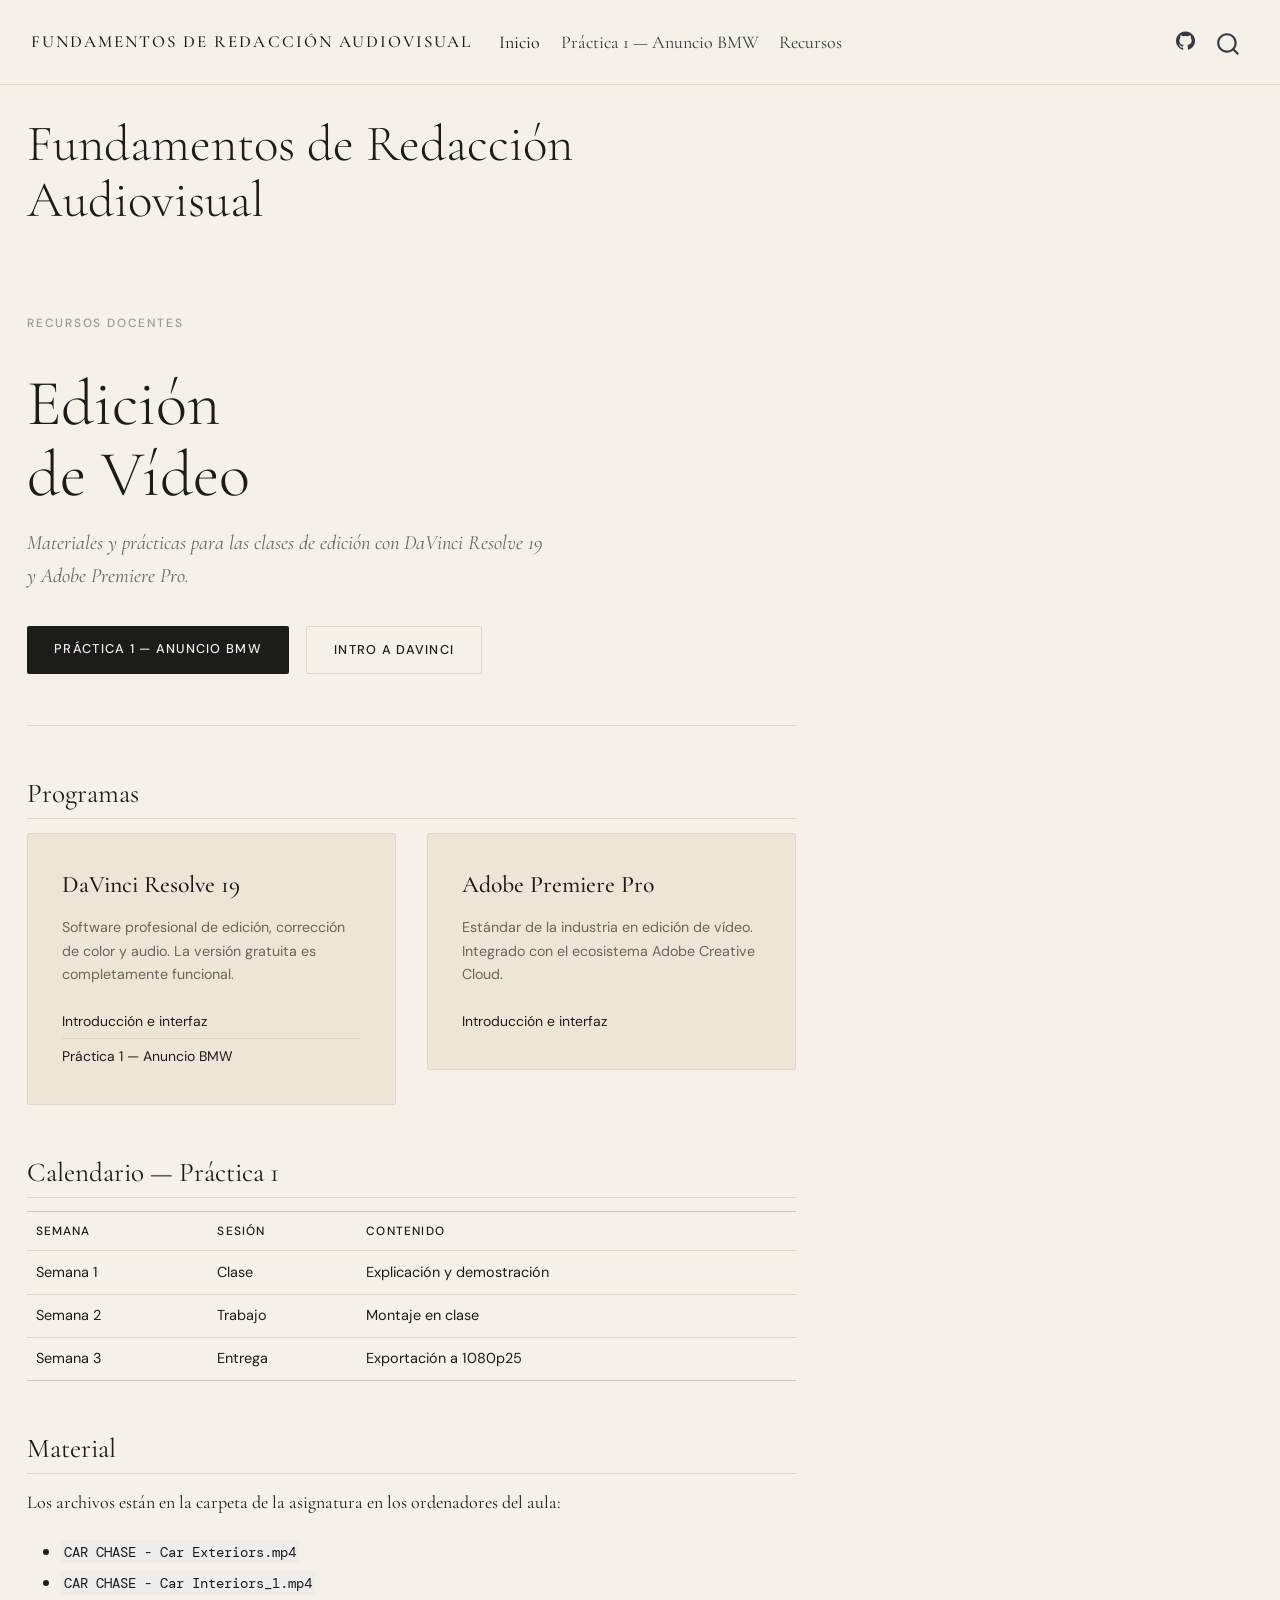
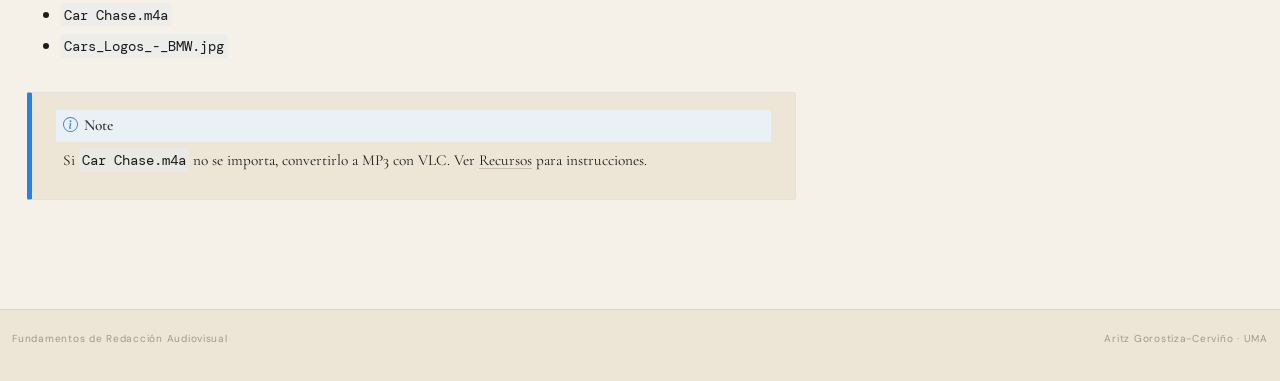
==== commit 37b681e2: "Built site for gh-pages" ====
--- a/index.html
+++ b/index.html
@@ -39,10 +39,10 @@
 <script src="site_libs/quarto-html/tippy.umd.min.js"></script>
 <script src="site_libs/quarto-html/anchor.min.js"></script>
 <link href="site_libs/quarto-html/tippy.css" rel="stylesheet">
-<link href="site_libs/quarto-html/quarto-syntax-highlighting-acf12a64177840b8d86f2d4f01b2e9fb.css" rel="stylesheet" id="quarto-text-highlighting-styles">
+<link href="site_libs/quarto-html/quarto-syntax-highlighting-d7ab10a1802dba64853d943fc2a53f11.css" rel="stylesheet" id="quarto-text-highlighting-styles">
 <script src="site_libs/bootstrap/bootstrap.min.js"></script>
 <link href="site_libs/bootstrap/bootstrap-icons.css" rel="stylesheet">
-<link href="site_libs/bootstrap/bootstrap-d74c4786097505fc7cee402af67dd041.min.css" rel="stylesheet" append-hash="true" id="quarto-bootstrap" data-mode="light">
+<link href="site_libs/bootstrap/bootstrap-1b5a659038f5883c3acaf75d03b4044a.min.css" rel="stylesheet" append-hash="true" id="quarto-bootstrap" data-mode="light">
 <script id="quarto-search-options" type="application/json">{
   "location": "navbar",
   "copy-button": false,
@@ -73,7 +73,6 @@
 <style>html{ scroll-behavior: smooth; }</style>
 
 
-<link rel="stylesheet" href="styles.css">
 </head>
 
 <body class="nav-fixed quarto-light">
--- a/site_libs/quarto-html/quarto-syntax-highlighting-d7ab10a1802dba64853d943fc2a53f11.css
+++ b/site_libs/quarto-html/quarto-syntax-highlighting-d7ab10a1802dba64853d943fc2a53f11.css
@@ -0,0 +1,210 @@
+/* quarto syntax highlight colors */
+:root {
+  --quarto-hl-al-color: #ff5555;
+  --quarto-hl-an-color: #6a737d;
+  --quarto-hl-at-color: #d73a49;
+  --quarto-hl-bn-color: #005cc5;
+  --quarto-hl-bu-color: #d73a49;
+  --quarto-hl-ch-color: #032f62;
+  --quarto-hl-co-color: #6a737d;
+  --quarto-hl-cv-color: #6a737d;
+  --quarto-hl-cn-color: #005cc5;
+  --quarto-hl-cf-color: #d73a49;
+  --quarto-hl-dt-color: #d73a49;
+  --quarto-hl-dv-color: #005cc5;
+  --quarto-hl-do-color: #6a737d;
+  --quarto-hl-er-color: #ff5555;
+  --quarto-hl-ex-color: #d73a49;
+  --quarto-hl-fl-color: #005cc5;
+  --quarto-hl-fu-color: #6f42c1;
+  --quarto-hl-im-color: #032f62;
+  --quarto-hl-in-color: #6a737d;
+  --quarto-hl-kw-color: #d73a49;
+  --quarto-hl-op-color: #24292e;
+  --quarto-hl-pp-color: #d73a49;
+  --quarto-hl-re-color: #6a737d;
+  --quarto-hl-sc-color: #005cc5;
+  --quarto-hl-ss-color: #032f62;
+  --quarto-hl-st-color: #032f62;
+  --quarto-hl-va-color: #e36209;
+  --quarto-hl-vs-color: #032f62;
+  --quarto-hl-wa-color: #ff5555;
+}
+
+/* other quarto variables */
+:root {
+  --quarto-font-monospace: "DM Mono", monospace;
+}
+
+/* syntax highlight based on Pandoc's rules */
+pre > code.sourceCode > span {
+  color: #24292e;
+}
+
+code.sourceCode > span {
+  color: #24292e;
+}
+
+div.sourceCode,
+div.sourceCode pre.sourceCode {
+  color: #24292e;
+}
+
+/* Normal */
+code span {
+  color: #24292e;
+}
+
+/* Alert */
+code span.al {
+  font-weight: bold;
+  color: #ff5555;
+}
+
+/* Annotation */
+code span.an {
+  color: #6a737d;
+}
+
+/* Attribute */
+code span.at {
+  color: #d73a49;
+}
+
+/* BaseN */
+code span.bn {
+  color: #005cc5;
+}
+
+/* BuiltIn */
+code span.bu {
+  color: #d73a49;
+}
+
+/* ControlFlow */
+code span.cf {
+  color: #d73a49;
+}
+
+/* Char */
+code span.ch {
+  color: #032f62;
+}
+
+/* Constant */
+code span.cn {
+  color: #005cc5;
+}
+
+/* Comment */
+code span.co {
+  color: #6a737d;
+}
+
+/* CommentVar */
+code span.cv {
+  color: #6a737d;
+}
+
+/* Documentation */
+code span.do {
+  color: #6a737d;
+}
+
+/* DataType */
+code span.dt {
+  color: #d73a49;
+}
+
+/* DecVal */
+code span.dv {
+  color: #005cc5;
+}
+
+/* Error */
+code span.er {
+  color: #ff5555;
+  text-decoration: underline;
+}
+
+/* Extension */
+code span.ex {
+  font-weight: bold;
+  color: #d73a49;
+}
+
+/* Float */
+code span.fl {
+  color: #005cc5;
+}
+
+/* Function */
+code span.fu {
+  color: #6f42c1;
+}
+
+/* Import */
+code span.im {
+  color: #032f62;
+}
+
+/* Information */
+code span.in {
+  color: #6a737d;
+}
+
+/* Keyword */
+code span.kw {
+  color: #d73a49;
+}
+
+/* Operator */
+code span.op {
+  color: #24292e;
+}
+
+/* Preprocessor */
+code span.pp {
+  color: #d73a49;
+}
+
+/* RegionMarker */
+code span.re {
+  color: #6a737d;
+}
+
+/* SpecialChar */
+code span.sc {
+  color: #005cc5;
+}
+
+/* SpecialString */
+code span.ss {
+  color: #032f62;
+}
+
+/* String */
+code span.st {
+  color: #032f62;
+}
+
+/* Variable */
+code span.va {
+  color: #e36209;
+}
+
+/* VerbatimString */
+code span.vs {
+  color: #032f62;
+}
+
+/* Warning */
+code span.wa {
+  color: #ff5555;
+}
+
+.prevent-inlining {
+  content: "</";
+}
+
+/*# sourceMappingURL=2f456dc868a81a1ff906524e6e1d5d24.css.map */
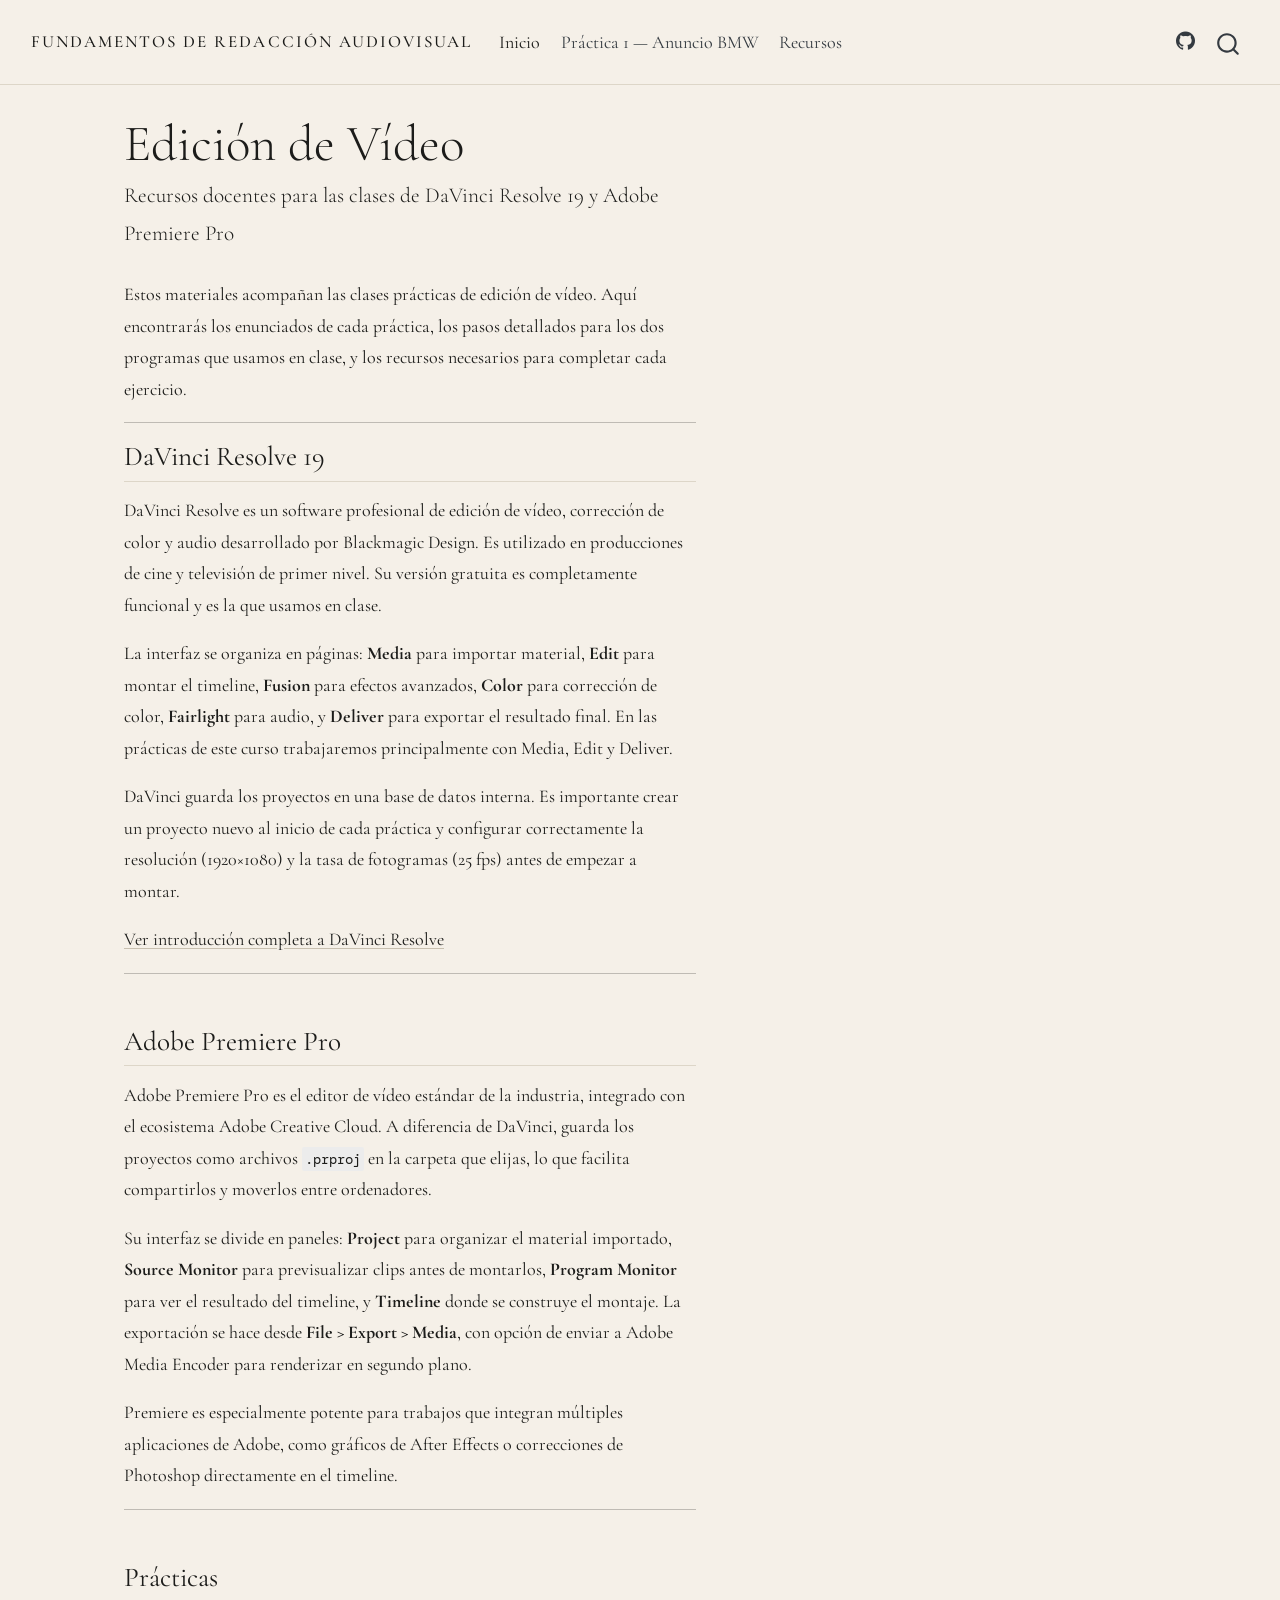
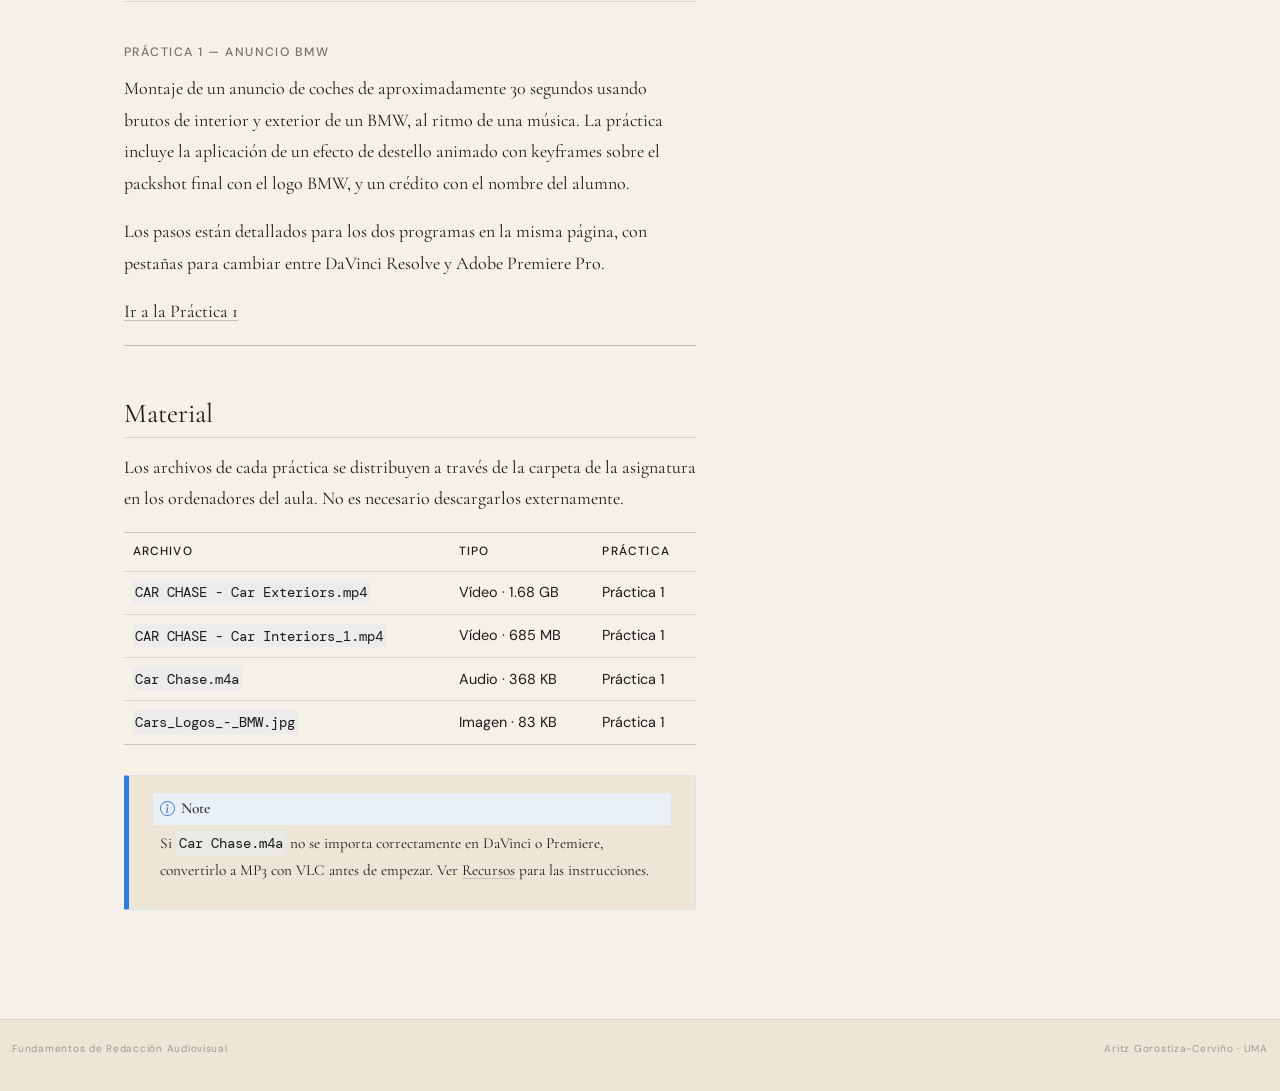
==== commit df97beb0: "Built site for gh-pages" ====
--- a/index.html
+++ b/index.html
@@ -7,7 +7,7 @@
 <meta name="viewport" content="width=device-width, initial-scale=1.0, user-scalable=yes">
 
 
-<title>Fundamentos de Redacción Audiovisual</title>
+<title>Edición de Vídeo – Fundamentos de Redacción Audiovisual</title>
 <style>
 /* Default styles provided by pandoc.
 ** See https://pandoc.org/MANUAL.html#variables-for-html for config info.
@@ -75,7 +75,7 @@
 
 </head>
 
-<body class="nav-fixed quarto-light">
+<body class="nav-fixed fullcontent quarto-light">
 
 <div id="quarto-search-results"></div>
   <header id="quarto-header" class="headroom fixed-top">
@@ -119,21 +119,22 @@
     </nav>
 </header>
 <!-- content -->
-<div id="quarto-content" class="quarto-container page-columns page-rows-contents page-layout-full page-navbar">
+<div id="quarto-content" class="quarto-container page-columns page-rows-contents page-layout-article page-navbar">
 <!-- sidebar -->
 <!-- margin-sidebar -->
     
 <!-- main -->
-<main class="content column-page" id="quarto-document-content">
+<main class="content" id="quarto-document-content">
 
 <header id="title-block-header" class="quarto-title-block default">
 <div class="quarto-title">
-<h1 class="title">Fundamentos de Redacción Audiovisual</h1>
-</div>
-
-
-
-<div class="quarto-title-meta column-page">
+<h1 class="title">Edición de Vídeo</h1>
+<p class="subtitle lead">Recursos docentes para las clases de DaVinci Resolve 19 y Adobe Premiere Pro</p>
+</div>
+
+
+
+<div class="quarto-title-meta">
 
     
   
@@ -145,78 +146,67 @@
 </header>
 
 
-<div class="page-hero">
-  <div class="label">Recursos docentes</div>
-  <h1>Edición<br>de Vídeo</h1>
-  <p class="subtitle">Materiales y prácticas para las clases de edición con DaVinci Resolve 19 y Adobe Premiere Pro.</p>
-  <div style="display:flex; gap:1rem; margin-top:2rem; flex-wrap:wrap;">
-    <a href="davinci/practica1.html" class="btn-primary-custom">Práctica 1 — Anuncio BMW</a>
-    <a href="davinci/intro.html" class="btn-outline-custom">Intro a DaVinci</a>
-  </div>
-</div>
-<section id="programas" class="level2">
-<h2 class="anchored" data-anchor-id="programas">Programas</h2>
-<div class="columns">
-<div class="column" style="width:48%;">
-<div class="prog-card">
-  <div class="prog-title">DaVinci Resolve 19</div>
-  <p class="prog-desc">Software profesional de edición, corrección de color y audio. La versión gratuita es completamente funcional.</p>
-  <ul>
-    <li><a href="davinci/intro.html">Introducción e interfaz</a></li>
-    <li><a href="davinci/practica1.html">Práctica 1 — Anuncio BMW</a></li>
-  </ul>
-</div>
-</div><div class="column" style="width:4%;">
-
-</div><div class="column" style="width:48%;">
-<div class="prog-card">
-  <div class="prog-title">Adobe Premiere Pro</div>
-  <p class="prog-desc">Estándar de la industria en edición de vídeo. Integrado con el ecosistema Adobe Creative Cloud.</p>
-  <ul>
-    <li><a href="premiere/intro.html">Introducción e interfaz</a></li>
-  </ul>
-</div>
-</div>
-</div>
+<p>Estos materiales acompañan las clases prácticas de edición de vídeo. Aquí encontrarás los enunciados de cada práctica, los pasos detallados para los dos programas que usamos en clase, y los recursos necesarios para completar cada ejercicio.</p>
+<hr>
+<section id="davinci-resolve-19" class="level2">
+<h2 class="anchored" data-anchor-id="davinci-resolve-19">DaVinci Resolve 19</h2>
+<p>DaVinci Resolve es un software profesional de edición de vídeo, corrección de color y audio desarrollado por Blackmagic Design. Es utilizado en producciones de cine y televisión de primer nivel. Su versión gratuita es completamente funcional y es la que usamos en clase.</p>
+<p>La interfaz se organiza en páginas: <strong>Media</strong> para importar material, <strong>Edit</strong> para montar el timeline, <strong>Fusion</strong> para efectos avanzados, <strong>Color</strong> para corrección de color, <strong>Fairlight</strong> para audio, y <strong>Deliver</strong> para exportar el resultado final. En las prácticas de este curso trabajaremos principalmente con Media, Edit y Deliver.</p>
+<p>DaVinci guarda los proyectos en una base de datos interna. Es importante crear un proyecto nuevo al inicio de cada práctica y configurar correctamente la resolución (1920×1080) y la tasa de fotogramas (25 fps) antes de empezar a montar.</p>
+<p><a href="./davinci/intro.html">Ver introducción completa a DaVinci Resolve</a></p>
+<hr>
 </section>
-<section id="calendario-práctica-1" class="level2">
-<h2 class="anchored" data-anchor-id="calendario-práctica-1">Calendario — Práctica 1</h2>
+<section id="adobe-premiere-pro" class="level2">
+<h2 class="anchored" data-anchor-id="adobe-premiere-pro">Adobe Premiere Pro</h2>
+<p>Adobe Premiere Pro es el editor de vídeo estándar de la industria, integrado con el ecosistema Adobe Creative Cloud. A diferencia de DaVinci, guarda los proyectos como archivos <code>.prproj</code> en la carpeta que elijas, lo que facilita compartirlos y moverlos entre ordenadores.</p>
+<p>Su interfaz se divide en paneles: <strong>Project</strong> para organizar el material importado, <strong>Source Monitor</strong> para previsualizar clips antes de montarlos, <strong>Program Monitor</strong> para ver el resultado del timeline, y <strong>Timeline</strong> donde se construye el montaje. La exportación se hace desde <strong>File &gt; Export &gt; Media</strong>, con opción de enviar a Adobe Media Encoder para renderizar en segundo plano.</p>
+<p>Premiere es especialmente potente para trabajos que integran múltiples aplicaciones de Adobe, como gráficos de After Effects o correcciones de Photoshop directamente en el timeline.</p>
+<hr>
+</section>
+<section id="prácticas" class="level2">
+<h2 class="anchored" data-anchor-id="prácticas">Prácticas</h2>
+<section id="práctica-1-anuncio-bmw" class="level3">
+<h3 class="anchored" data-anchor-id="práctica-1-anuncio-bmw">Práctica 1 — Anuncio BMW</h3>
+<p>Montaje de un anuncio de coches de aproximadamente 30 segundos usando brutos de interior y exterior de un BMW, al ritmo de una música. La práctica incluye la aplicación de un efecto de destello animado con keyframes sobre el packshot final con el logo BMW, y un crédito con el nombre del alumno.</p>
+<p>Los pasos están detallados para los dos programas en la misma página, con pestañas para cambiar entre DaVinci Resolve y Adobe Premiere Pro.</p>
+<p><a href="./davinci/practica1.html">Ir a la Práctica 1</a></p>
+<hr>
+</section>
+</section>
+<section id="material" class="level2">
+<h2 class="anchored" data-anchor-id="material">Material</h2>
+<p>Los archivos de cada práctica se distribuyen a través de la carpeta de la asignatura en los ordenadores del aula. No es necesario descargarlos externamente.</p>
 <table class="caption-top table">
 <thead>
 <tr class="header">
-<th>Semana</th>
-<th>Sesión</th>
-<th>Contenido</th>
+<th>Archivo</th>
+<th>Tipo</th>
+<th>Práctica</th>
 </tr>
 </thead>
 <tbody>
 <tr class="odd">
-<td>Semana 1</td>
-<td>Clase</td>
-<td>Explicación y demostración</td>
+<td><code>CAR CHASE - Car Exteriors.mp4</code></td>
+<td>Vídeo · 1.68 GB</td>
+<td>Práctica 1</td>
 </tr>
 <tr class="even">
-<td>Semana 2</td>
-<td>Trabajo</td>
-<td>Montaje en clase</td>
+<td><code>CAR CHASE - Car Interiors_1.mp4</code></td>
+<td>Vídeo · 685 MB</td>
+<td>Práctica 1</td>
 </tr>
 <tr class="odd">
-<td>Semana 3</td>
-<td>Entrega</td>
-<td>Exportación a 1080p25</td>
+<td><code>Car Chase.m4a</code></td>
+<td>Audio · 368 KB</td>
+<td>Práctica 1</td>
+</tr>
+<tr class="even">
+<td><code>Cars_Logos_-_BMW.jpg</code></td>
+<td>Imagen · 83 KB</td>
+<td>Práctica 1</td>
 </tr>
 </tbody>
 </table>
-</section>
-<section id="material" class="level2">
-<h2 class="anchored" data-anchor-id="material">Material</h2>
-<p>Los archivos están en la carpeta de la asignatura en los ordenadores del aula:</p>
-<ul>
-<li><code>CAR CHASE - Car Exteriors.mp4</code></li>
-<li><code>CAR CHASE - Car Interiors_1.mp4</code></li>
-<li><code>Car Chase.m4a</code></li>
-<li><code>Cars_Logos_-_BMW.jpg</code></li>
-</ul>
 <div class="callout callout-style-default callout-note callout-titled">
 <div class="callout-header d-flex align-content-center">
 <div class="callout-icon-container">
@@ -227,7 +217,7 @@
 </div>
 </div>
 <div class="callout-body-container callout-body">
-<p>Si <code>Car Chase.m4a</code> no se importa, convertirlo a MP3 con VLC. Ver <a href="recursos.html">Recursos</a> para instrucciones.</p>
+<p>Si <code>Car Chase.m4a</code> no se importa correctamente en DaVinci o Premiere, convertirlo a MP3 con VLC antes de empezar. Ver <a href="./recursos.html">Recursos</a> para las instrucciones.</p>
 </div>
 </div>
 
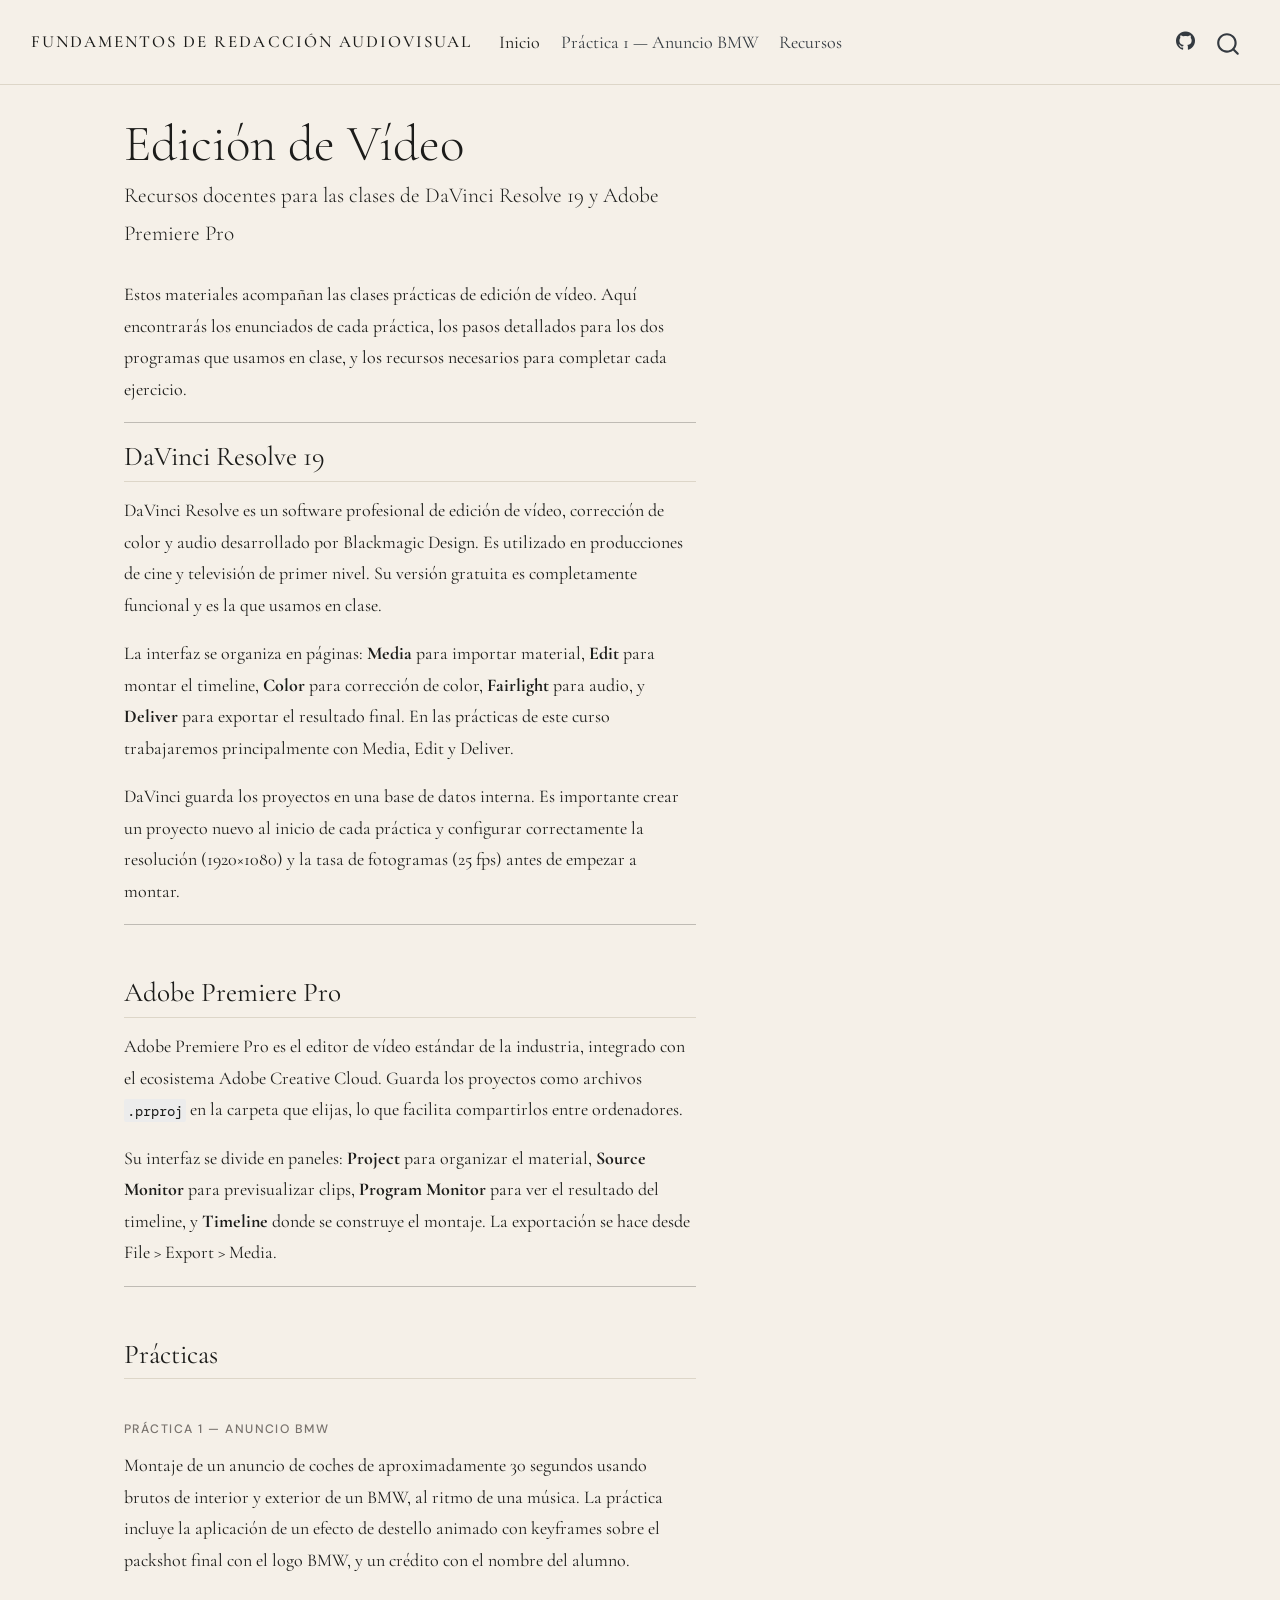
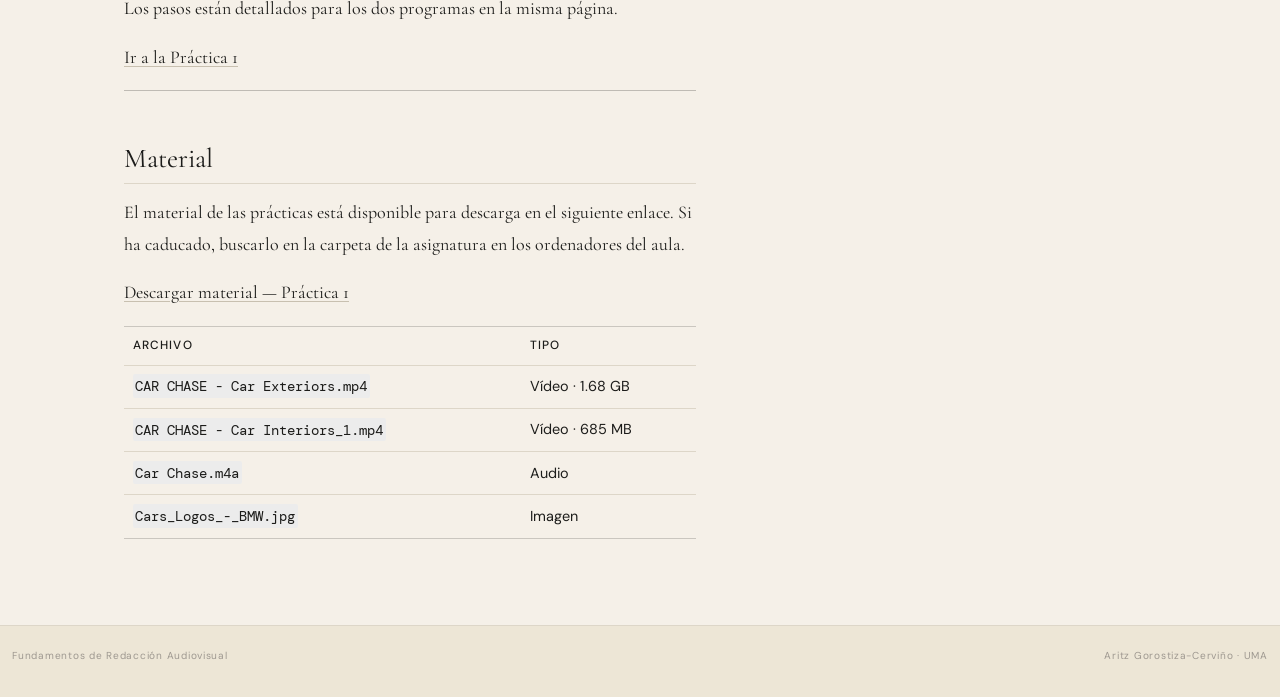
==== commit 1bef47fa: "Built site for gh-pages" ====
--- a/index.html
+++ b/index.html
@@ -151,16 +151,14 @@
 <section id="davinci-resolve-19" class="level2">
 <h2 class="anchored" data-anchor-id="davinci-resolve-19">DaVinci Resolve 19</h2>
 <p>DaVinci Resolve es un software profesional de edición de vídeo, corrección de color y audio desarrollado por Blackmagic Design. Es utilizado en producciones de cine y televisión de primer nivel. Su versión gratuita es completamente funcional y es la que usamos en clase.</p>
-<p>La interfaz se organiza en páginas: <strong>Media</strong> para importar material, <strong>Edit</strong> para montar el timeline, <strong>Fusion</strong> para efectos avanzados, <strong>Color</strong> para corrección de color, <strong>Fairlight</strong> para audio, y <strong>Deliver</strong> para exportar el resultado final. En las prácticas de este curso trabajaremos principalmente con Media, Edit y Deliver.</p>
+<p>La interfaz se organiza en páginas: <strong>Media</strong> para importar material, <strong>Edit</strong> para montar el timeline, <strong>Color</strong> para corrección de color, <strong>Fairlight</strong> para audio, y <strong>Deliver</strong> para exportar el resultado final. En las prácticas de este curso trabajaremos principalmente con Media, Edit y Deliver.</p>
 <p>DaVinci guarda los proyectos en una base de datos interna. Es importante crear un proyecto nuevo al inicio de cada práctica y configurar correctamente la resolución (1920×1080) y la tasa de fotogramas (25 fps) antes de empezar a montar.</p>
-<p><a href="./davinci/intro.html">Ver introducción completa a DaVinci Resolve</a></p>
 <hr>
 </section>
 <section id="adobe-premiere-pro" class="level2">
 <h2 class="anchored" data-anchor-id="adobe-premiere-pro">Adobe Premiere Pro</h2>
-<p>Adobe Premiere Pro es el editor de vídeo estándar de la industria, integrado con el ecosistema Adobe Creative Cloud. A diferencia de DaVinci, guarda los proyectos como archivos <code>.prproj</code> en la carpeta que elijas, lo que facilita compartirlos y moverlos entre ordenadores.</p>
-<p>Su interfaz se divide en paneles: <strong>Project</strong> para organizar el material importado, <strong>Source Monitor</strong> para previsualizar clips antes de montarlos, <strong>Program Monitor</strong> para ver el resultado del timeline, y <strong>Timeline</strong> donde se construye el montaje. La exportación se hace desde <strong>File &gt; Export &gt; Media</strong>, con opción de enviar a Adobe Media Encoder para renderizar en segundo plano.</p>
-<p>Premiere es especialmente potente para trabajos que integran múltiples aplicaciones de Adobe, como gráficos de After Effects o correcciones de Photoshop directamente en el timeline.</p>
+<p>Adobe Premiere Pro es el editor de vídeo estándar de la industria, integrado con el ecosistema Adobe Creative Cloud. Guarda los proyectos como archivos <code>.prproj</code> en la carpeta que elijas, lo que facilita compartirlos entre ordenadores.</p>
+<p>Su interfaz se divide en paneles: <strong>Project</strong> para organizar el material, <strong>Source Monitor</strong> para previsualizar clips, <strong>Program Monitor</strong> para ver el resultado del timeline, y <strong>Timeline</strong> donde se construye el montaje. La exportación se hace desde File &gt; Export &gt; Media.</p>
 <hr>
 </section>
 <section id="prácticas" class="level2">
@@ -168,58 +166,41 @@
 <section id="práctica-1-anuncio-bmw" class="level3">
 <h3 class="anchored" data-anchor-id="práctica-1-anuncio-bmw">Práctica 1 — Anuncio BMW</h3>
 <p>Montaje de un anuncio de coches de aproximadamente 30 segundos usando brutos de interior y exterior de un BMW, al ritmo de una música. La práctica incluye la aplicación de un efecto de destello animado con keyframes sobre el packshot final con el logo BMW, y un crédito con el nombre del alumno.</p>
-<p>Los pasos están detallados para los dos programas en la misma página, con pestañas para cambiar entre DaVinci Resolve y Adobe Premiere Pro.</p>
+<p>Los pasos están detallados para los dos programas en la misma página.</p>
 <p><a href="./davinci/practica1.html">Ir a la Práctica 1</a></p>
 <hr>
 </section>
 </section>
 <section id="material" class="level2">
 <h2 class="anchored" data-anchor-id="material">Material</h2>
-<p>Los archivos de cada práctica se distribuyen a través de la carpeta de la asignatura en los ordenadores del aula. No es necesario descargarlos externamente.</p>
+<p>El material de las prácticas está disponible para descarga en el siguiente enlace. Si ha caducado, buscarlo en la carpeta de la asignatura en los ordenadores del aula.</p>
+<p><a href="https://www.swisstransfer.com/d/77e79fc6-8a7e-4c26-9a87-fc22660bef71">Descargar material — Práctica 1</a></p>
 <table class="caption-top table">
 <thead>
 <tr class="header">
 <th>Archivo</th>
 <th>Tipo</th>
-<th>Práctica</th>
 </tr>
 </thead>
 <tbody>
 <tr class="odd">
 <td><code>CAR CHASE - Car Exteriors.mp4</code></td>
 <td>Vídeo · 1.68 GB</td>
-<td>Práctica 1</td>
 </tr>
 <tr class="even">
 <td><code>CAR CHASE - Car Interiors_1.mp4</code></td>
 <td>Vídeo · 685 MB</td>
-<td>Práctica 1</td>
 </tr>
 <tr class="odd">
 <td><code>Car Chase.m4a</code></td>
-<td>Audio · 368 KB</td>
-<td>Práctica 1</td>
+<td>Audio</td>
 </tr>
 <tr class="even">
 <td><code>Cars_Logos_-_BMW.jpg</code></td>
-<td>Imagen · 83 KB</td>
-<td>Práctica 1</td>
+<td>Imagen</td>
 </tr>
 </tbody>
 </table>
-<div class="callout callout-style-default callout-note callout-titled">
-<div class="callout-header d-flex align-content-center">
-<div class="callout-icon-container">
-<i class="callout-icon"></i>
-</div>
-<div class="callout-title-container flex-fill">
-Note
-</div>
-</div>
-<div class="callout-body-container callout-body">
-<p>Si <code>Car Chase.m4a</code> no se importa correctamente en DaVinci o Premiere, convertirlo a MP3 con VLC antes de empezar. Ver <a href="./recursos.html">Recursos</a> para las instrucciones.</p>
-</div>
-</div>
 
 
 </section>
